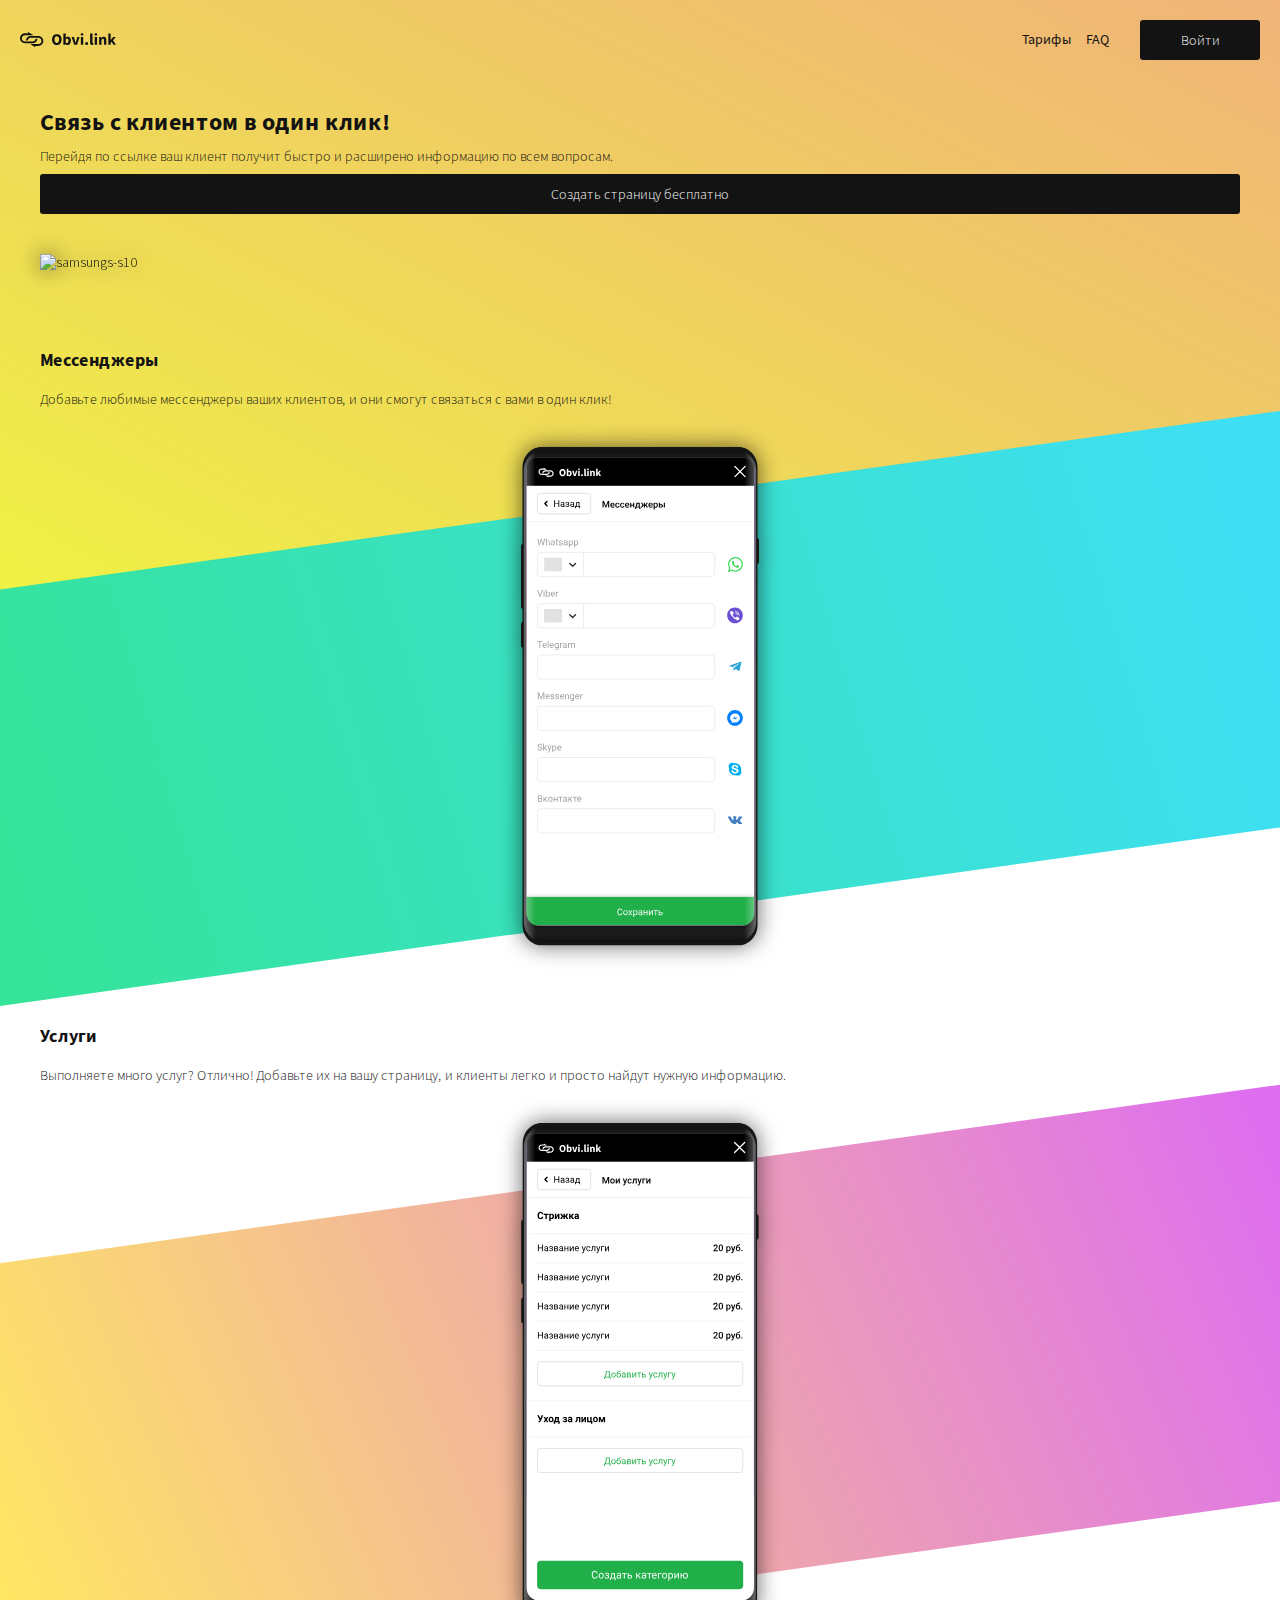
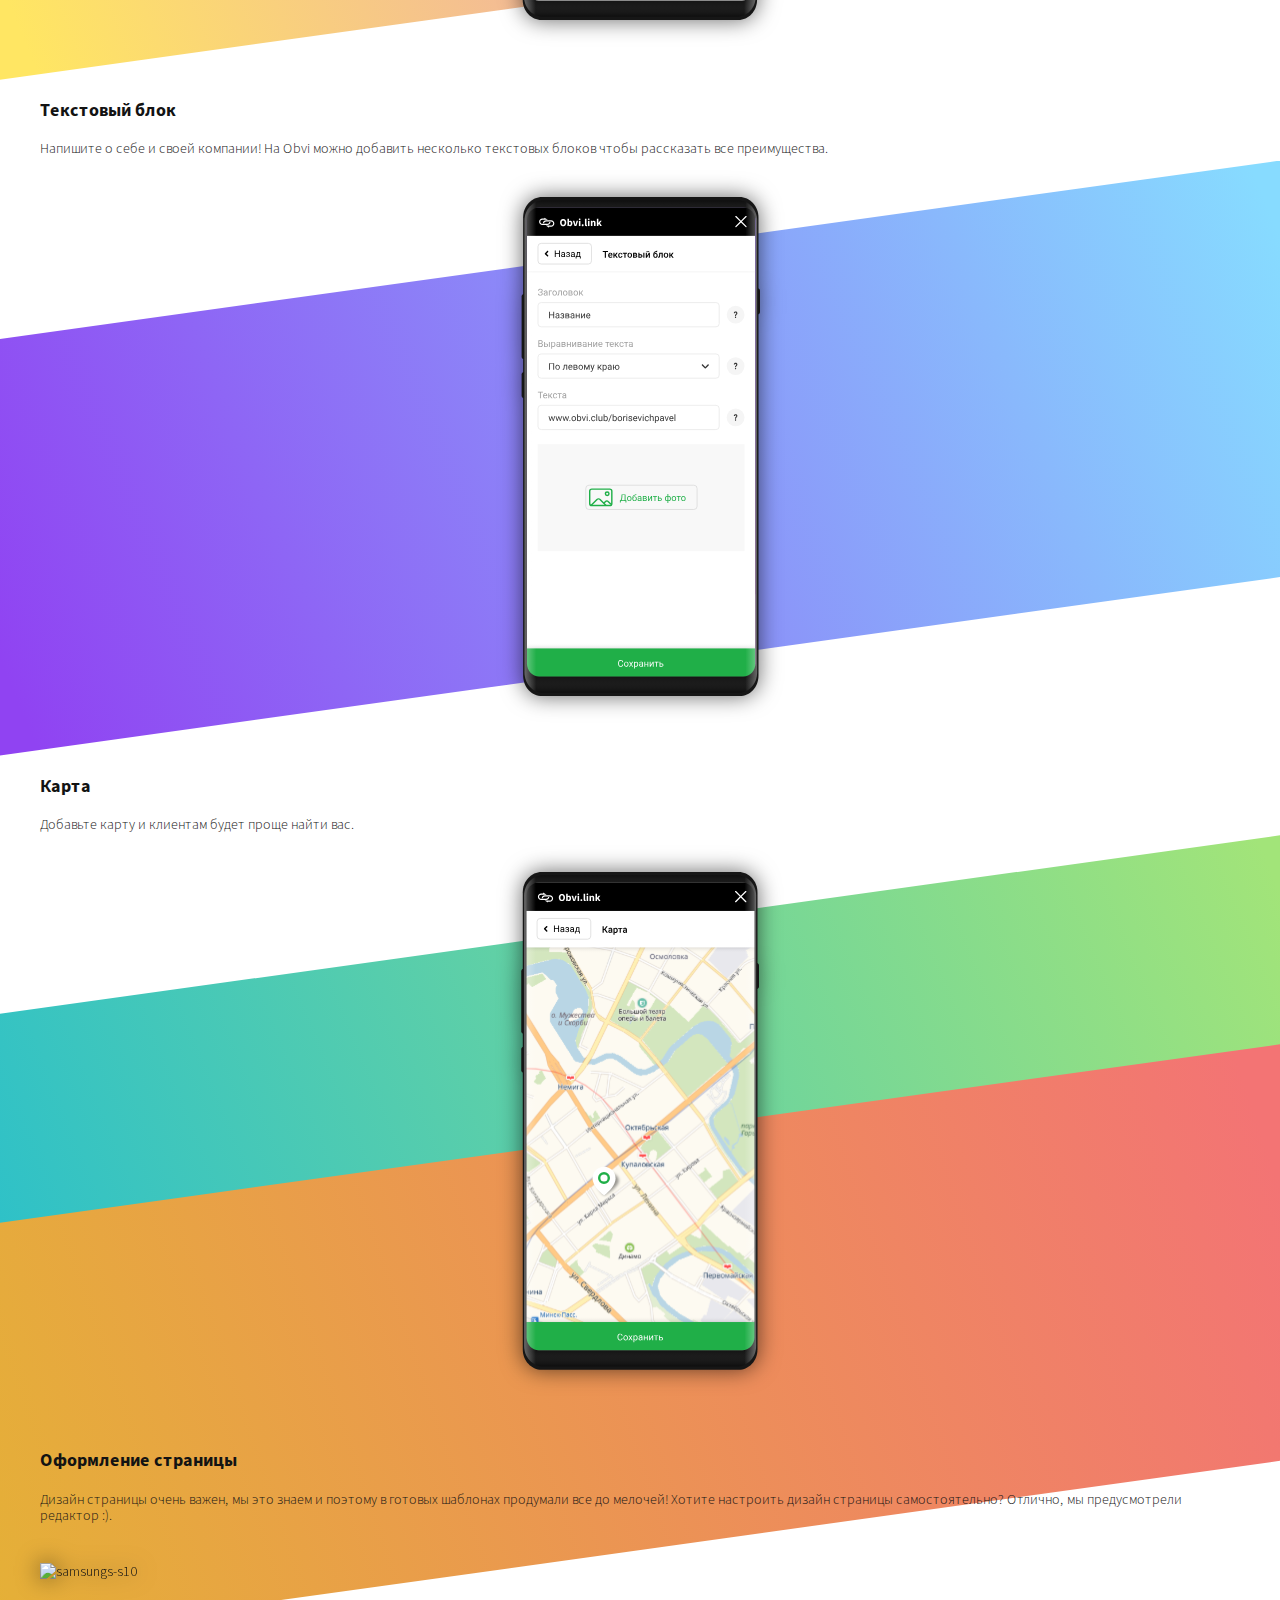
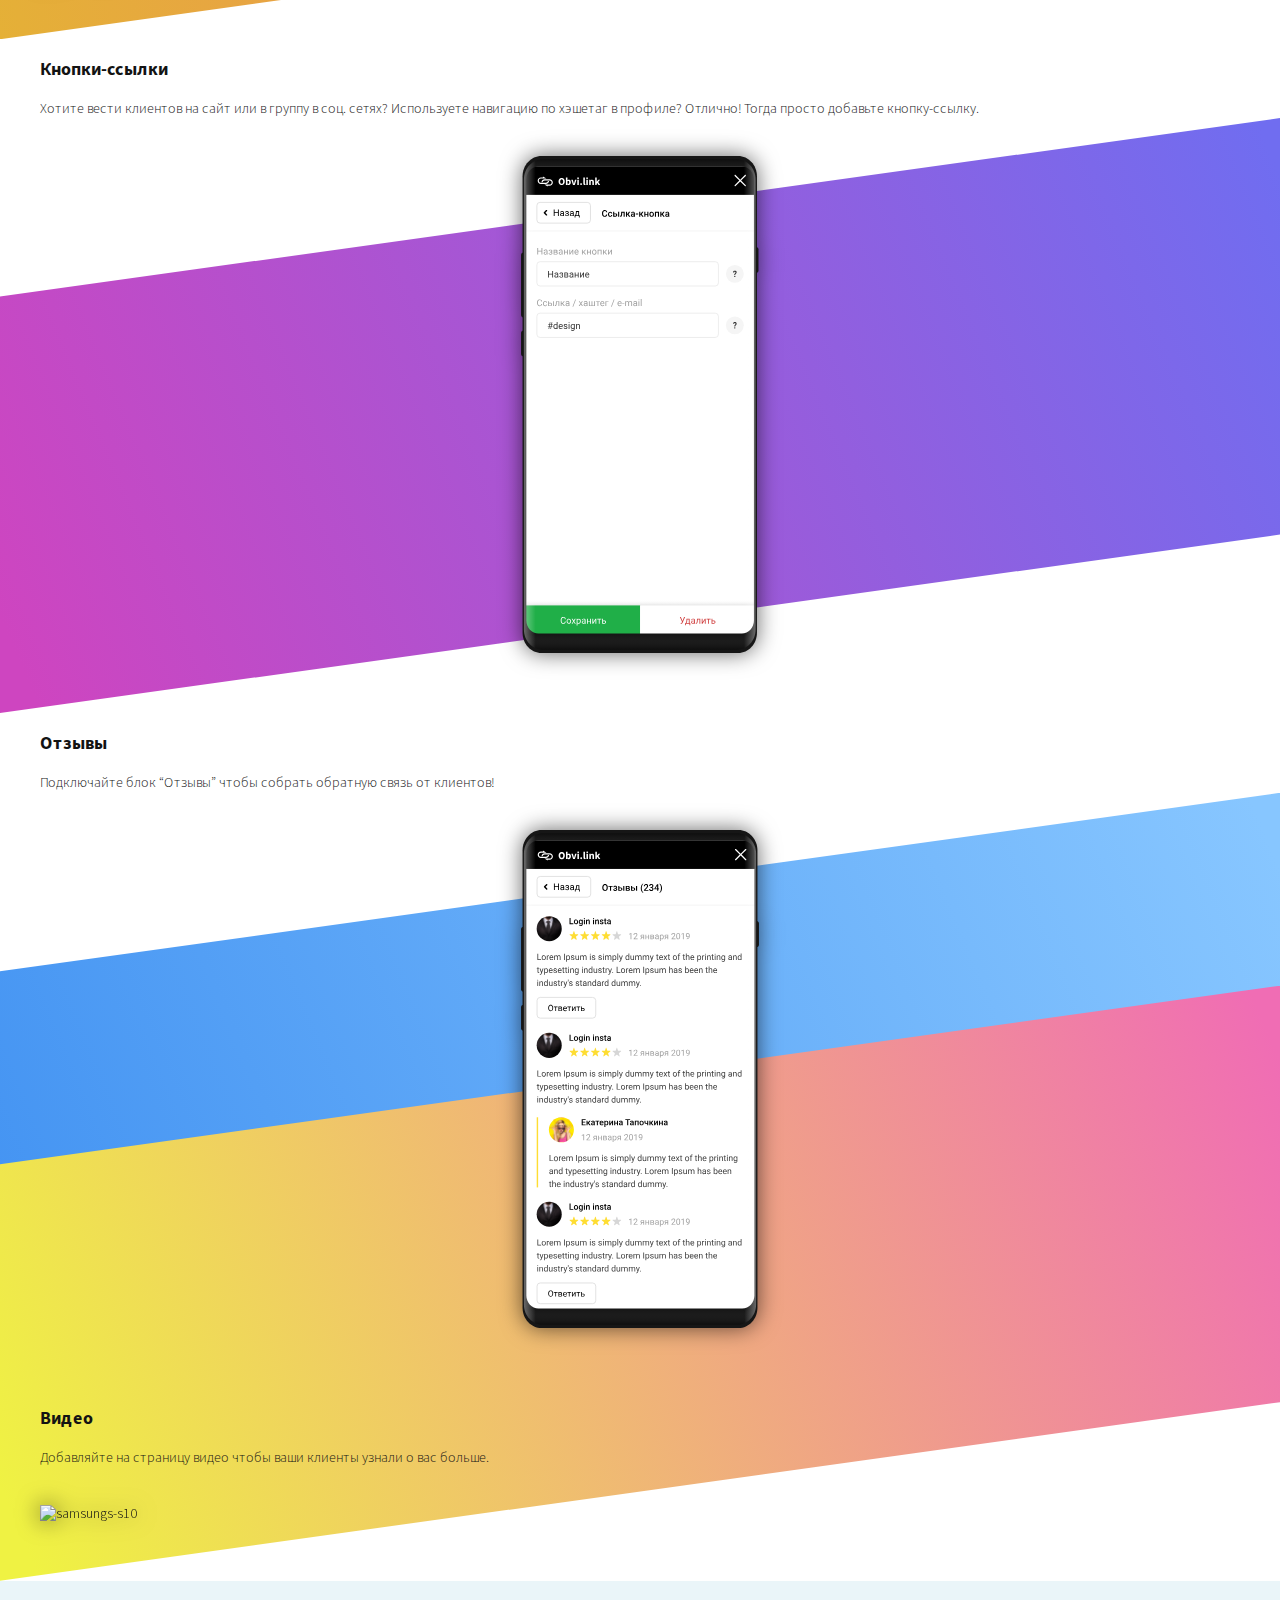
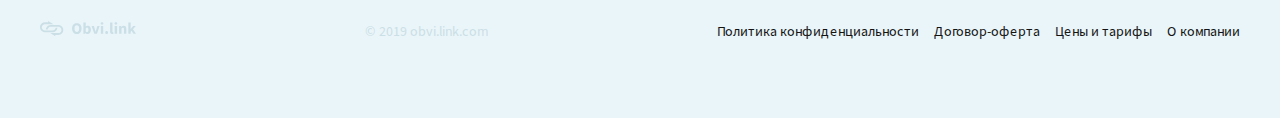
==== index.html @ 39cb1076 "fist commit Mobile" ====
<!doctype html>
<html lang="en">
<head>
    <meta charset="UTF-8">
    <meta name="viewport"
          content="width=device-width, user-scalable=no, initial-scale=1.0, maximum-scale=1.0, minimum-scale=1.0">
    <meta http-equiv="X-UA-Compatible" content="ie=edge">
    <title>Mobile First</title>

    <link rel="stylesheet" href="css/style.css">
</head>
<body>
<header class="header">
    <a href="#" class="logo">
        <img src="img/logo.svg" alt="obvi link logo">
    </a>
    <input type="checkbox" id="nav-toggler" class="visually-hidden">
    <nav class="nav">
        <a href="#" class="nav__logo">
            <img src="img/logo.svg" alt="obvi link logo">
        </a>
        <a href="#" class="button"> Войти </a>
        <ul class="nav__list">
            <li class="nav__item">
                <a href="#" class="nav__link">Тарифы</a>
            </li>
            <li class="nav__item">
                <a href="#" class="nav__link">FAQ</a>
            </li>
            <li class="nav__item nav__item_mobile-only">
                <a href="#" class="nav__link">Политика конфиденциальности</a>
            </li>
            <li class="nav__item nav__item_mobile-only">
                <a href="#" class="nav__link">Договор-оферта</a>
            </li>
            <li class="nav__item nav__item_mobile-only">
                <a href="#" class="nav__link">О компании</a>
            </li>
        </ul>
    </nav>
    <label for="nav-toggler" class="nav-switch">
        <span></span>
        <span></span>
        <span></span>
    </label>
</header>
<main class="center">
    <section class="section-with-phone">
        <h1 class="section-with-phone__title">
            Cвязь с клиентом в один клик!
        </h1>
        <p class="section-with-phone__desc">
            Перейдя по ссылке ваш клиент получит быстро и расширено информацию по всем
            вопросам.
        </p>
        <a href="#" class="button"> Создать страницу бесплатно </a>
        <img class="section-with-phone__phone" src="img/samsungs-s10-1.svg"
             alt="samsungs-s10">
    </section>
    <section class="section-with-phone">
        <h2 class="section-with-phone__subtitle">
            Мессенджеры
        </h2>
        <p class="section-with-phone__desc">
            Добавьте любимые мессенджеры ваших клиентов, и они смогут связаться с вами
            в один клик!
        </p>
        <img class="section-with-phone__phone" src="img/samsungs-s10-2.svg"
             alt="samsungs-s10">
    </section>
    <section class="section-with-phone">
        <h2 class="section-with-phone__subtitle">
            Услуги
        </h2>
        <p class="section-with-phone__desc">
            Выполняете много услуг? Отлично! Добавьте их на вашу страницу, и клиенты
            легко и просто найдут нужную информацию.
        </p>
        <img class="section-with-phone__phone" src="img/samsungs-s10-3.svg"
             alt="samsungs-s10">
    </section>
    <section class="section-with-phone">
        <h2 class="section-with-phone__subtitle">
            Текстовый блок
        </h2>
        <p class="section-with-phone__desc">
            Напишите о себе и своей компании!
            На Obvi можно добавить несколько
            текстовых блоков чтобы рассказать
            все преимущества.
        </p>
        <img class="section-with-phone__phone" src="img/samsungs-s10-4.svg"
             alt="samsungs-s10">
    </section>
    <section class="section-with-phone">
        <h2 class="section-with-phone__subtitle">
            Карта
        </h2>
        <p class="section-with-phone__desc">
            Добавьте  карту и клиентам будет проще найти вас.
        </p>
        <img class="section-with-phone__phone" src="img/samsungs-s10-5.svg"
             alt="samsungs-s10">
    </section>
    <section class="section-with-phone">
        <h2 class="section-with-phone__subtitle">
            Оформление страницы
        </h2>
        <p class="section-with-phone__desc">
            Дизайн страницы очень важен, мы это
            знаем и поэтому в готовых шаблонах
            продумали все до мелочей! Хотите настроить
            дизайн страницы самостоятельно? Отлично,
            мы предусмотрели редактор :).
        </p>
        <img class="section-with-phone__phone" src="img/samsungs-s10-6.svg"
             alt="samsungs-s10">
    </section>
    <section class="section-with-phone">
        <h2 class="section-with-phone__subtitle">
            Кнопки-ссылки
        </h2>
        <p class="section-with-phone__desc">
            Хотите вести клиентов на сайт или в
            группу в соц. сетях? Используете навигацию
            по хэшетаг в профиле? Отлично! Тогда просто добавьте кнопку-ссылку.
        </p>
        <img class="section-with-phone__phone" src="img/samsungs-s10-7.svg"
             alt="samsungs-s10">
    </section>
    <section class="section-with-phone">
        <h2 class="section-with-phone__subtitle">
            Отзывы
        </h2>
        <p class="section-with-phone__desc">
            Подключайте блок “Отзывы” чтобы
            собрать обратную связь от клиентов!
        </p>
        <img class="section-with-phone__phone" src="img/samsungs-s10-8.svg"
             alt="samsungs-s10">
    </section>
    <section class="section-with-phone">
        <h2 class="section-with-phone__subtitle">
            Видео
        </h2>
        <p class="section-with-phone__desc">
            Добавляйте на страницу видео чтобы
            ваши клиенты узнали о вас больше.
        </p>
        <img class="section-with-phone__phone" src="img/samsungs-s10-9.svg"
             alt="samsungs-s10">
    </section>
</main>
<footer class="footer center">
    <ul class="footer__list">
        <li class="footer__item">
            <a href="#" class="footer__link">
                Политика конфиденциальности
            </a>
        </li>
        <li class="footer__item">
            <a href="#" class="footer__link">
                Договор-оферта
            </a>
        </li>
        <li class="footer__item">
            <a href="#" class="footer__link">
                Цены и тарифы
            </a>
        </li>
        <li class="footer__item">
            <a href="#" class="footer__link">
                О компании
            </a>
        </li>
    </ul>
    <p class="footer__privacy">
        © 2019 obvi.link.com
    </p>
    <a href="#" class="logo">
        <!--<img class="footer__logo" src="img/logo.svg" alt="obvi link logo">-->
        <svg fill="#CBDFE6" width="96" height="16" viewBox="0 0 96 16" xmlns="http://www.w3.org/2000/svg">
            <path d="M36.8219 13.0455C36.115 13.0455 35.467 12.9223 34.8779 12.676C34.2996 12.4189 33.8015 12.0547 33.3838 11.5835C32.9661 11.1122 32.6394 10.5392 32.4038 9.86443C32.1789 9.18966 32.0664 8.42385 32.0664 7.56701C32.0664 6.71016 32.1789 5.94971 32.4038 5.28565C32.6394 4.61088 32.9661 4.04858 33.3838 3.59873C33.8015 3.13818 34.2996 2.79008 34.8779 2.55445C35.467 2.30811 36.115 2.18493 36.8219 2.18493C37.5288 2.18493 38.1714 2.30811 38.7498 2.55445C39.3389 2.79008 39.8423 3.13818 40.26 3.59873C40.6777 4.05929 40.999 4.62695 41.224 5.30172C41.4596 5.96577 41.5774 6.72087 41.5774 7.56701C41.5774 8.42385 41.4596 9.18966 41.224 9.86443C40.999 10.5392 40.6777 11.1122 40.26 11.5835C39.8423 12.0547 39.3389 12.4189 38.7498 12.676C38.1714 12.9223 37.5288 13.0455 36.8219 13.0455ZM36.8219 11.0051C37.5395 11.0051 38.1072 10.6999 38.5249 10.0893C38.9426 9.46814 39.1515 8.62735 39.1515 7.56701C39.1515 6.51737 38.9426 5.69801 38.5249 5.10893C38.1072 4.51984 37.5395 4.2253 36.8219 4.2253C36.1043 4.2253 35.5366 4.51984 35.1189 5.10893C34.7012 5.69801 34.4924 6.51737 34.4924 7.56701C34.4924 8.62735 34.7012 9.46814 35.1189 10.0893C35.5366 10.6999 36.1043 11.0051 36.8219 11.0051Z"/>
            <path d="M47.5313 13.0455C47.1779 13.0455 46.8191 12.9598 46.4549 12.7884C46.1015 12.6063 45.7694 12.3439 45.4588 12.0012H45.3946L45.2018 12.8527H43.3542V1.5905H45.7159V4.35383L45.6516 5.57484C45.9622 5.29636 46.2943 5.08215 46.6477 4.9322C47.0119 4.77154 47.3814 4.69121 47.7562 4.69121C48.2382 4.69121 48.672 4.78761 49.0576 4.9804C49.4432 5.17319 49.7698 5.44631 50.0376 5.79976C50.3161 6.1425 50.5249 6.56557 50.6642 7.06896C50.8141 7.56165 50.8891 8.11325 50.8891 8.72375C50.8891 9.40923 50.7927 10.0197 50.5999 10.5553C50.4178 11.0908 50.1661 11.546 49.8448 11.9209C49.5342 12.285 49.1754 12.5635 48.7684 12.7563C48.3721 12.9491 47.9598 13.0455 47.5313 13.0455ZM46.9851 11.1176C47.3921 11.1176 47.7402 10.9355 48.0294 10.5713C48.3186 10.1965 48.4631 9.59666 48.4631 8.77195C48.4631 7.33673 48.0026 6.61912 47.0815 6.61912C46.6102 6.61912 46.155 6.86011 45.7159 7.34208V10.6035C45.9301 10.7962 46.1443 10.9301 46.3585 11.0051C46.5727 11.0801 46.7816 11.1176 46.9851 11.1176Z"/>
            <path d="M54.2698 12.8527L51.5868 4.884H53.9646L54.9928 8.64342C55.0999 9.03971 55.2017 9.44672 55.2981 9.86443C55.4052 10.2714 55.5123 10.6838 55.6194 11.1015H55.6836C55.78 10.6838 55.8764 10.2714 55.9728 9.86443C56.0799 9.44672 56.187 9.03971 56.2941 8.64342L57.3384 4.884H59.6037L57.001 12.8527H54.2698Z"/>
            <path d="M60.8478 12.8527V4.884H63.2095V12.8527H60.8478ZM62.0206 3.71119C61.6243 3.71119 61.2977 3.59873 61.0406 3.37381C60.7836 3.13818 60.655 2.83828 60.655 2.47412C60.655 2.10996 60.7836 1.81542 61.0406 1.5905C61.2977 1.36557 61.6243 1.25311 62.0206 1.25311C62.4276 1.25311 62.7543 1.36557 63.0006 1.5905C63.2577 1.81542 63.3862 2.10996 63.3862 2.47412C63.3862 2.83828 63.2577 3.13818 63.0006 3.37381C62.7543 3.59873 62.4276 3.71119 62.0206 3.71119Z"/>
            <path d="M66.6535 13.0455C66.2465 13.0455 65.9038 12.9062 65.6253 12.6278C65.3575 12.3386 65.2236 11.9851 65.2236 11.5674C65.2236 11.139 65.3575 10.7855 65.6253 10.5071C65.9038 10.2179 66.2465 10.0733 66.6535 10.0733C67.0605 10.0733 67.3979 10.2179 67.6656 10.5071C67.9441 10.7855 68.0834 11.139 68.0834 11.5674C68.0834 11.9851 67.9441 12.3386 67.6656 12.6278C67.3979 12.9062 67.0605 13.0455 66.6535 13.0455Z"/>
            <path d="M72.2734 13.0455C71.8664 13.0455 71.5237 12.9812 71.2452 12.8527C70.9667 12.7242 70.7418 12.5474 70.5704 12.3225C70.4098 12.0869 70.292 11.8084 70.217 11.4871C70.142 11.1551 70.1045 10.7855 70.1045 10.3785V1.5905H72.4662V10.4749C72.4662 10.7213 72.5091 10.8926 72.5947 10.989C72.6911 11.0854 72.7875 11.1336 72.8839 11.1336C72.9375 11.1336 72.9803 11.1336 73.0124 11.1336C73.0553 11.1336 73.1088 11.1229 73.1731 11.1015L73.4623 12.8527C73.3338 12.9062 73.1678 12.9491 72.9643 12.9812C72.7715 13.0241 72.5412 13.0455 72.2734 13.0455Z" />
            <path d="M74.7015 12.8527V4.884H77.0632V12.8527H74.7015ZM75.8743 3.71119C75.478 3.71119 75.1513 3.59873 74.8943 3.37381C74.6372 3.13818 74.5087 2.83828 74.5087 2.47412C74.5087 2.10996 74.6372 1.81542 74.8943 1.5905C75.1513 1.36557 75.478 1.25311 75.8743 1.25311C76.2813 1.25311 76.608 1.36557 76.8543 1.5905C77.1114 1.81542 77.2399 2.10996 77.2399 2.47412C77.2399 2.83828 77.1114 3.13818 76.8543 3.37381C76.608 3.59873 76.2813 3.71119 75.8743 3.71119Z"/>
            <path d="M79.1416 12.8527V4.884H81.0695L81.2302 5.89615H81.2944C81.6371 5.57484 82.012 5.29636 82.419 5.06073C82.826 4.81438 83.3027 4.69121 83.8489 4.69121C84.7164 4.69121 85.343 4.97504 85.7286 5.54271C86.1249 6.11037 86.323 6.89759 86.323 7.90439V12.8527H83.9614V8.20964C83.9614 7.63127 83.881 7.23498 83.7204 7.02077C83.5704 6.80655 83.3241 6.69945 82.9813 6.69945C82.6814 6.69945 82.4244 6.76907 82.2102 6.90831C81.996 7.03683 81.7603 7.22427 81.5033 7.47061V12.8527H79.1416Z"/>
            <path d="M88.3355 12.8527V1.5905H90.633V8.04898H90.6972L93.2196 4.884H95.7901L92.9946 8.16144L95.999 12.8527H93.4445L91.6451 9.75197L90.633 10.8926V12.8527H88.3355Z" />
            <path d="M13.4513 3.1423L8.0708 0V1.3467H4.93215C2.2082 1.3467 0 3.55747 0 6.2846C0 9.01172 2.2082 11.2225 4.93215 11.2225H12.5546C15.1274 11.2225 17.2401 9.25025 17.4666 6.7335H15.6614C15.4439 8.2563 14.1358 9.42689 12.5546 9.42689H4.93215C3.19873 9.42689 1.79351 8.02004 1.79351 6.2846C1.79351 4.54915 3.19873 3.1423 4.93215 3.1423L13.4513 3.1423Z"/>
            <path d="M10.3127 12.1203H18.3634C20.0968 12.1203 21.502 10.7134 21.502 8.97799C21.502 7.24255 20.0968 5.8357 18.3634 5.8357H10.741C9.15977 5.8357 7.85167 7.00629 7.6341 8.52909H5.82891C6.05544 6.01234 8.16815 4.0401 10.741 4.0401H18.3634C21.0873 4.0401 23.2955 6.25087 23.2955 8.97799C23.2955 11.7051 21.0873 13.9159 18.3634 13.9159H15.2448V15.2626L10.3127 12.1203Z"/>
        </svg>
    </a>
</footer>
<!--<div id="carouselExampleIndicators" class="carousel slide">
    <button class="carousel-control-prev" type="button" data-bs-target="#carouselExampleIndicators" data-bs-slide="prev">
        <span class="carousel-control-prev-icon" aria-hidden="true"></span>
        <span class="visually-hidden">Previous</span>
    </button>
    <div class="carousel-indicators">
        <button type="button" data-bs-target="#carouselExampleIndicators" data-bs-slide-to="0" class="active" aria-current="true" aria-label="Slide 1"></button>
        <button type="button" data-bs-target="#carouselExampleIndicators" data-bs-slide-to="1" aria-label="Slide 2"></button>
        <button type="button" data-bs-target="#carouselExampleIndicators" data-bs-slide-to="2" aria-label="Slide 3"></button>
    </div>
    <button class="carousel-control-next" type="button" data-bs-target="#carouselExampleIndicators" data-bs-slide="next">
        <span class="carousel-control-next-icon" aria-hidden="true"></span>
        <span class="visually-hidden">Next</span>
    </button>
</div>-->
</body>
</html>
---- css/style.css ----
/*! normalize.css v8.0.1 | MIT License | github.com/necolas/normalize.css */
/* Document
   ========================================================================== */
/**
 * 1. Correct the line height in all browsers.
 * 2. Prevent adjustments of font size after orientation changes in iOS.
 */
html {
  line-height: 1.15; /* 1 */
  -webkit-text-size-adjust: 100%; /* 2 */
}

/* Sections
   ========================================================================== */
/**
 * Remove the margin in all browsers.
 */
body {
  margin: 0;
}

/**
 * Render the `main` element consistently in IE.
 */
main {
  display: block;
}

/**
 * Correct the font size and margin on `h1` elements within `section` and
 * `article` contexts in Chrome, Firefox, and Safari.
 */
h1 {
  font-size: 2em;
  margin: 0.67em 0;
}

/* Grouping content
   ========================================================================== */
/**
 * 1. Add the correct box sizing in Firefox.
 * 2. Show the overflow in Edge and IE.
 */
hr {
  box-sizing: content-box; /* 1 */
  height: 0; /* 1 */
  overflow: visible; /* 2 */
}

/**
 * 1. Correct the inheritance and scaling of font size in all browsers.
 * 2. Correct the odd `em` font sizing in all browsers.
 */
pre {
  font-family: monospace, monospace; /* 1 */
  font-size: 1em; /* 2 */
}

/* Text-level semantics
   ========================================================================== */
/**
 * Remove the gray background on active links in IE 10.
 */
a {
  background-color: transparent;
}

/**
 * 1. Remove the bottom border in Chrome 57-
 * 2. Add the correct text decoration in Chrome, Edge, IE, Opera, and Safari.
 */
abbr[title] {
  border-bottom: none; /* 1 */
  text-decoration: underline; /* 2 */
  text-decoration: underline dotted; /* 2 */
}

/**
 * Add the correct font weight in Chrome, Edge, and Safari.
 */
b,
strong {
  font-weight: bolder;
}

/**
 * 1. Correct the inheritance and scaling of font size in all browsers.
 * 2. Correct the odd `em` font sizing in all browsers.
 */
code,
kbd,
samp {
  font-family: monospace, monospace; /* 1 */
  font-size: 1em; /* 2 */
}

/**
 * Add the correct font size in all browsers.
 */
small {
  font-size: 80%;
}

/**
 * Prevent `sub` and `sup` elements from affecting the line height in
 * all browsers.
 */
sub,
sup {
  font-size: 75%;
  line-height: 0;
  position: relative;
  vertical-align: baseline;
}

sub {
  bottom: -0.25em;
}

sup {
  top: -0.5em;
}

/* Embedded content
   ========================================================================== */
/**
 * Remove the border on images inside links in IE 10.
 */
img {
  border-style: none;
}

/* Forms
   ========================================================================== */
/**
 * 1. Change the font styles in all browsers.
 * 2. Remove the margin in Firefox and Safari.
 */
button,
input,
optgroup,
select,
textarea {
  font-family: inherit; /* 1 */
  font-size: 100%; /* 1 */
  line-height: 1.15; /* 1 */
  margin: 0; /* 2 */
}

/**
 * Show the overflow in IE.
 * 1. Show the overflow in Edge.
 */
button,
input { /* 1 */
  overflow: visible;
}

/**
 * Remove the inheritance of text transform in Edge, Firefox, and IE.
 * 1. Remove the inheritance of text transform in Firefox.
 */
button,
select { /* 1 */
  text-transform: none;
}

/**
 * Correct the inability to style clickable types in iOS and Safari.
 */
button,
[type=button],
[type=reset],
[type=submit] {
  -webkit-appearance: button;
}

/**
 * Remove the inner border and padding in Firefox.
 */
button::-moz-focus-inner,
[type=button]::-moz-focus-inner,
[type=reset]::-moz-focus-inner,
[type=submit]::-moz-focus-inner {
  border-style: none;
  padding: 0;
}

/**
 * Restore the focus styles unset by the previous rule.
 */
button:-moz-focusring,
[type=button]:-moz-focusring,
[type=reset]:-moz-focusring,
[type=submit]:-moz-focusring {
  outline: 1px dotted ButtonText;
}

/**
 * Correct the padding in Firefox.
 */
fieldset {
  padding: 0.35em 0.75em 0.625em;
}

/**
 * 1. Correct the text wrapping in Edge and IE.
 * 2. Correct the color inheritance from `fieldset` elements in IE.
 * 3. Remove the padding so developers are not caught out when they zero out
 *    `fieldset` elements in all browsers.
 */
legend {
  box-sizing: border-box; /* 1 */
  color: inherit; /* 2 */
  display: table; /* 1 */
  max-width: 100%; /* 1 */
  padding: 0; /* 3 */
  white-space: normal; /* 1 */
}

/**
 * Add the correct vertical alignment in Chrome, Firefox, and Opera.
 */
progress {
  vertical-align: baseline;
}

/**
 * Remove the default vertical scrollbar in IE 10+.
 */
textarea {
  overflow: auto;
}

/**
 * 1. Add the correct box sizing in IE 10.
 * 2. Remove the padding in IE 10.
 */
[type=checkbox],
[type=radio] {
  box-sizing: border-box; /* 1 */
  padding: 0; /* 2 */
}

/**
 * Correct the cursor style of increment and decrement buttons in Chrome.
 */
[type=number]::-webkit-inner-spin-button,
[type=number]::-webkit-outer-spin-button {
  height: auto;
}

/**
 * 1. Correct the odd appearance in Chrome and Safari.
 * 2. Correct the outline style in Safari.
 */
[type=search] {
  -webkit-appearance: textfield; /* 1 */
  outline-offset: -2px; /* 2 */
}

/**
 * Remove the inner padding in Chrome and Safari on macOS.
 */
[type=search]::-webkit-search-decoration {
  -webkit-appearance: none;
}

/**
 * 1. Correct the inability to style clickable types in iOS and Safari.
 * 2. Change font properties to `inherit` in Safari.
 */
::-webkit-file-upload-button {
  -webkit-appearance: button; /* 1 */
  font: inherit; /* 2 */
}

/* Interactive
   ========================================================================== */
/*
 * Add the correct display in Edge, IE 10+, and Firefox.
 */
details {
  display: block;
}

/*
 * Add the correct display in all browsers.
 */
summary {
  display: list-item;
}

/* Misc
   ========================================================================== */
/**
 * Add the correct display in IE 10+.
 */
template {
  display: none;
}

/**
 * Add the correct display in IE 10.
 */
[hidden] {
  display: none;
}

:root {
  --main-dark: #131313;
}

* {
  box-sizing: border-box;
}

@font-face {
  font-family: "Source Sans Pro";
  src: url("../fonts/SourceSansPro-Light.woff2") format("woff2"), url("../fonts/SourceSansPro-Light.woff") format("woff"), url("../fonts/SourceSansPro-Light.ttf") format("ttf");
  font-weight: 300;
}
@font-face {
  font-family: "Source Sans Pro";
  src: url("../fonts/SourceSansPro-Regular.woff2") format("woff2"), url("../fonts/SourceSansPro-Regular.woff") format("woff"), url("../fonts/SourceSansPro-Regular.ttf") format("ttf");
  font-weight: 400;
}
@font-face {
  font-family: "Source Sans Pro";
  src: url("../fonts/SourceSansPro-SemiBold.woff2") format("woff2"), url("../fonts/SourceSansPro-SemiBold.woff") format("woff"), url("../fonts/SourceSansPro-SemiBold.ttf") format("ttf");
  font-weight: 600;
}
@font-face {
  font-family: "Source Sans Pro";
  src: url("../fonts/SourceSansPro-Bold.woff2") format("woff2"), url("../fonts/SourceSansPro-Bold.woff") format("woff"), url("../fonts/SourceSansPro-Bold.ttf") format("ttf");
  font-weight: 700;
}
body {
  font-family: "Source Sans Pro", sans-serif;
  font-weight: 300;
  color: var(--main-dark);
  font-size: 14px;
  padding-top: 87px;
}

img {
  display: block;
  max-width: 100%;
}

.center {
  padding-left: calc(50vw - 125px);
  padding-right: calc(50vw - 125px);
}
@media screen and (min-width: 520px) {
  .center {
    padding-left: calc(50vw - 250px);
    padding-right: calc(50vw - 250px);
  }
}
@media screen and (min-width: 767px) {
  .center {
    padding-left: calc(50vw - 360px);
    padding-right: calc(50vw - 360px);
  }
}
@media screen and (min-width: 890px) {
  .center {
    padding-left: calc(50vw - 420px);
    padding-right: calc(50vw - 420px);
  }
}
@media screen and (min-width: 1250px) {
  .center {
    padding-left: calc(50vw - 600px);
    padding-right: calc(50vw - 600px);
  }
}
@media screen and (min-width: 1400px) {
  .center {
    padding-left: calc(50vw - 675px);
    padding-right: calc(50vw - 675px);
  }
}

.visually-hidden {
  position: absolute;
  width: 1px;
  height: 1px;
  margin: -1px;
  border: 0;
  padding: 0;
  white-space: nowrap;
  clip-path: inset(100%);
  clip: rect(0 0 0 0);
  overflow: hidden;
}

.button {
  display: flex;
  align-items: center;
  justify-content: center;
  gap: 5px;
  width: 100%;
  height: 40px;
  background: var(--main-dark);
  color: #fff;
  border-radius: 3px;
  text-decoration: none;
  padding: 5px 10px;
}

.header {
  padding: 20px;
  display: flex;
  justify-content: space-between;
  align-items: center;
  position: absolute;
  top: 0;
  left: 0;
  width: 100%;
}

.nav {
  position: absolute;
  top: 0;
  left: 0;
  width: 100vw;
  height: 100vh;
  opacity: 0;
  pointer-events: none;
  transform: translateX(-100%);
  background: #fff;
  transition: 0.5s;
  z-index: 99;
  display: flex;
  flex-direction: column;
  align-items: center;
  padding: 40px;
  gap: 30px;
}
#nav-toggler:checked ~ .nav {
  transform: translateX(0%);
  opacity: 1;
  pointer-events: unset;
}
.nav__list {
  list-style: none;
  text-align: center;
  margin: 0;
  padding: 0;
}
.nav__link {
  color: var(--main-dark);
  display: block;
  margin-bottom: 14px;
  font-size: 14px;
  font-weight: 400;
  text-decoration: none;
  line-height: 1.4;
}
.nav .button {
  max-width: 120px;
}
@media screen and (min-width: 767px) {
  .nav {
    position: static;
    width: auto;
    height: auto;
    transform: translateX(0%);
    opacity: 1;
    pointer-events: unset;
    background: transparent;
    flex-direction: row-reverse;
    padding: 0;
  }
  .nav__logo {
    display: none;
  }
  .nav__list {
    display: flex;
    gap: 15px;
  }
  .nav__link {
    margin-bottom: 0;
  }
  .nav__item_mobile-only {
    display: none;
  }
  .nav .button {
    min-width: 120px;
  }
}

.nav-switch {
  position: relative;
  display: block;
  min-width: 24px;
  height: 15px;
  z-index: 100;
}
.nav-switch span {
  width: 100%;
  height: 1px;
  background: var(--main-dark);
  display: block;
  position: absolute;
  left: 50%;
  transform: translateX(-50%);
  transition: 0.3s;
}
.nav-switch span:nth-child(1) {
  top: 0;
}
.nav-switch span:nth-child(2) {
  top: 7px;
  max-width: 18px;
}
.nav-switch span:nth-child(3) {
  top: 14px;
}
#nav-toggler:checked ~ .nav-switch span {
  top: 50%;
  transform: translate(-50%, -50%) rotate(225deg);
}
#nav-toggler:checked ~ .nav-switch span:nth-child(2) {
  transform: translate(-50%, -50%) rotate(-225deg);
  max-width: 100%;
}
#nav-toggler:checked ~ .nav-switch span:nth-child(3) {
  opacity: 0;
}
@media screen and (min-width: 767px) {
  .nav-switch {
    display: none;
  }
}

.section-with-phone {
  position: relative;
  padding-top: 20px;
  padding-bottom: 60px;
}
.section-with-phone:first-child:before {
  clip-path: polygon(0 0, 100% 0, 100% 73%, 0% 100%);
  top: -87px;
  background: linear-gradient(27.37deg, #EFF243 -1.3%, #F0B379 101.01%);
}
.section-with-phone:nth-child(2):before {
  background: linear-gradient(73.59deg, #34E48F -8.4%, #3EDFF5 96.66%);
}
.section-with-phone:nth-child(3):before {
  background: linear-gradient(67.28deg, #FFE663 2.61%, #DE6DF0 98.48%);
}
.section-with-phone:nth-child(4):before {
  background: linear-gradient(67.29deg, #9043F2 2.6%, #87DBFF 97.97%);
}
.section-with-phone:nth-child(5):before {
  background: linear-gradient(67.28deg, #2BC0CA 2.61%, #A2E479 98.48%);
}
.section-with-phone:nth-child(6):before {
  background: linear-gradient(71.15deg, #E4B334 -4.61%, #F37474 96.78%);
}
.section-with-phone:nth-child(7):before {
  background: linear-gradient(67.28deg, #CE45C0 2.61%, #706DF0 98.48%);
}
.section-with-phone:nth-child(8):before {
  background: linear-gradient(67.29deg, #4393F2 2.6%, #87C6FF 97.97%);
}
.section-with-phone:nth-child(9):before {
  background: linear-gradient(67.29deg, #EFF243 2.6%, #F06DB4 97.97%);
}
.section-with-phone:before {
  content: "";
  display: block;
  position: absolute;
  left: 50%;
  width: 100vw;
  height: 595px;
  transform: translateX(-50%);
  z-index: -1;
  bottom: 0;
  clip-path: polygon(0 30%, 100% 0, 100% 70%, 0% 100%);
}
.section-with-phone__title {
  margin: 0 0 11px;
  font-size: 24px;
  line-height: 1.25;
}
.section-with-phone__subtitle {
  margin: 0 0 20px;
  font-size: 18px;
}
.section-with-phone__desc {
  margin: 0 0 10px;
}
.section-with-phone__subtitle + .section-with-phone__desc {
  margin-bottom: 0;
}
.section-with-phone__phone {
  margin: 40px auto 0;
  filter: drop-shadow(0 0 11px rgba(0, 0, 0, 0.6));
}

.footer {
  background-color: #EAF5F9;
  display: flex;
  flex-direction: column;
  align-items: center;
  font-weight: 400;
  font-size: 14px;
  line-height: 1.4;
  padding-top: 40px;
  padding-bottom: 76px;
}
.footer__list {
  list-style: none;
  padding-left: 0;
  display: flex;
  flex-direction: column;
  align-items: center;
  gap: 15px;
  margin: 0;
}
.footer__link {
  text-decoration: none;
  color: var(--main-dark);
}
.footer__privacy {
  color: #CBDFE6;
  margin-top: 35px;
  margin-bottom: 15px;
}
@media screen and (min-width: 890px) {
  .footer {
    display: flex;
    flex-direction: row-reverse;
    justify-content: space-between;
    align-items: center;
  }
  .footer__list {
    display: flex;
    flex-direction: row;
  }
  .footer__privacy {
    margin: 0;
  }
}

/*# sourceMappingURL=style.css.map */
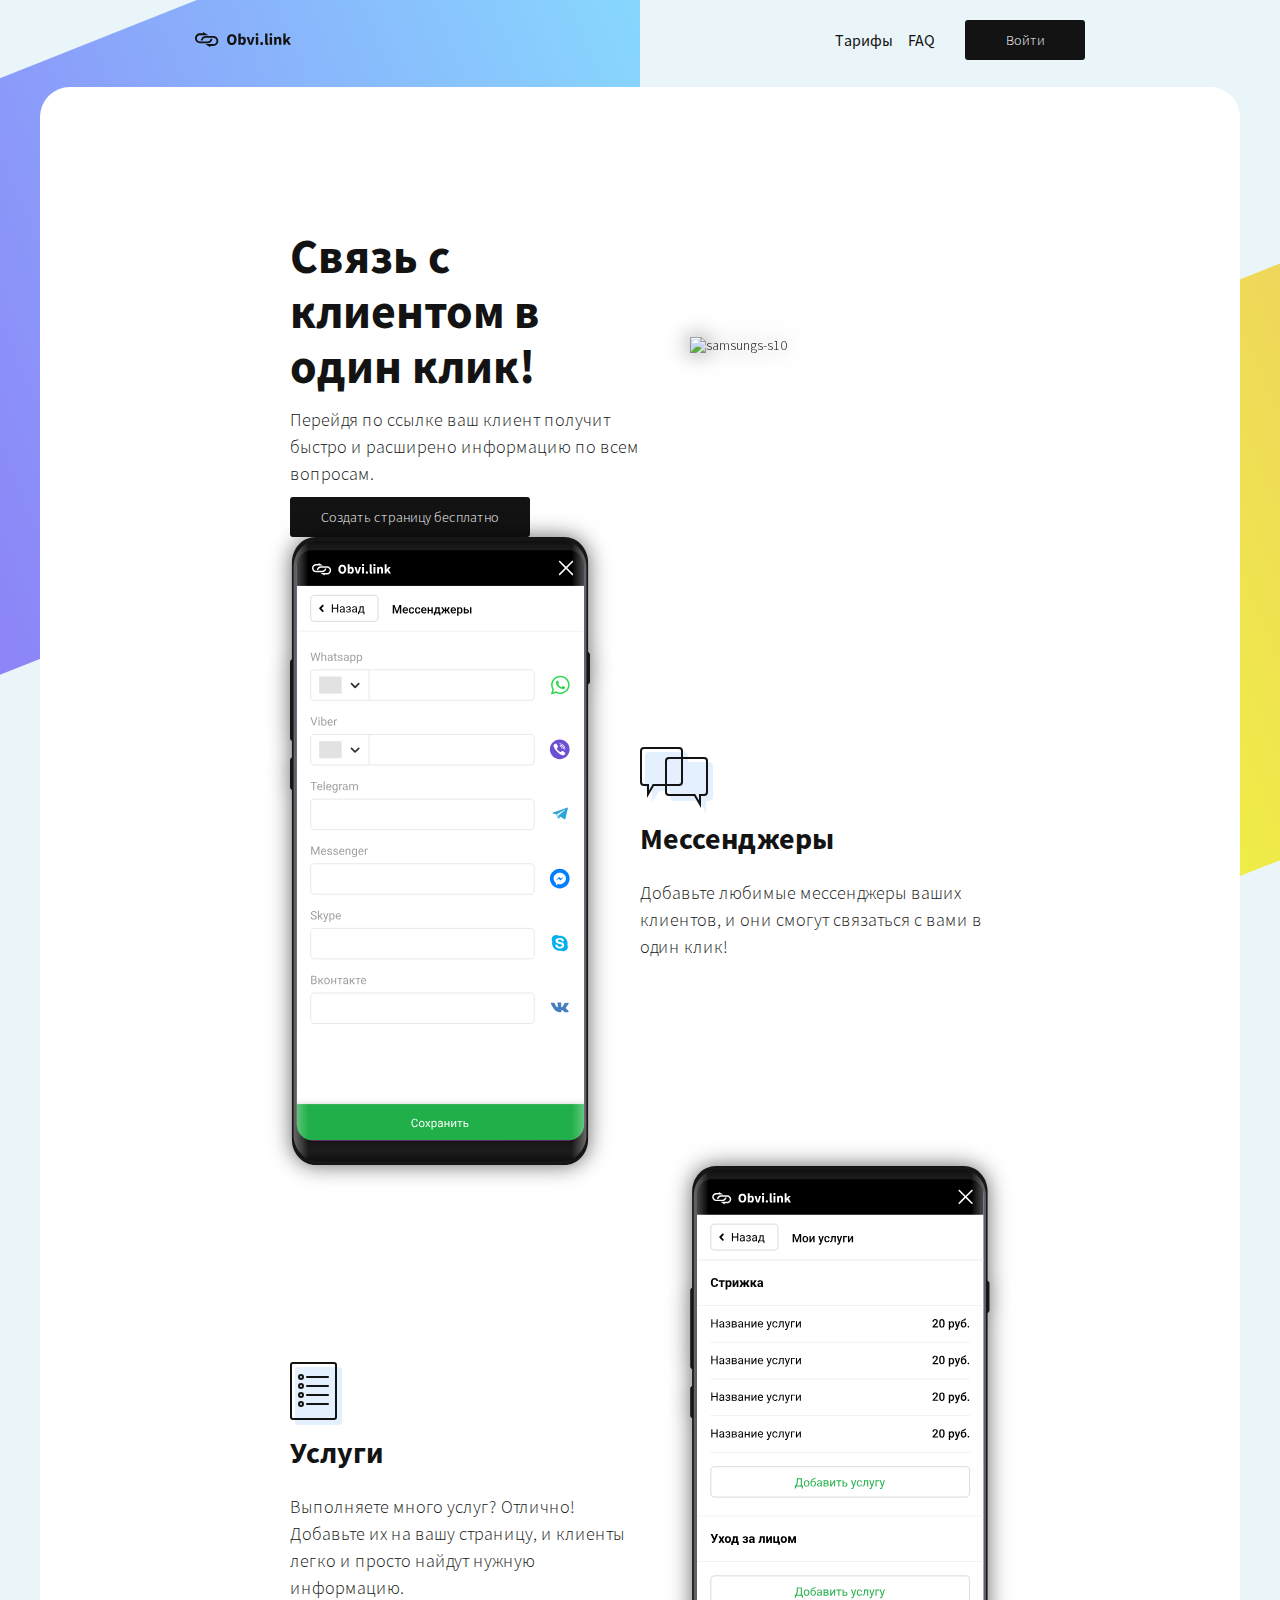
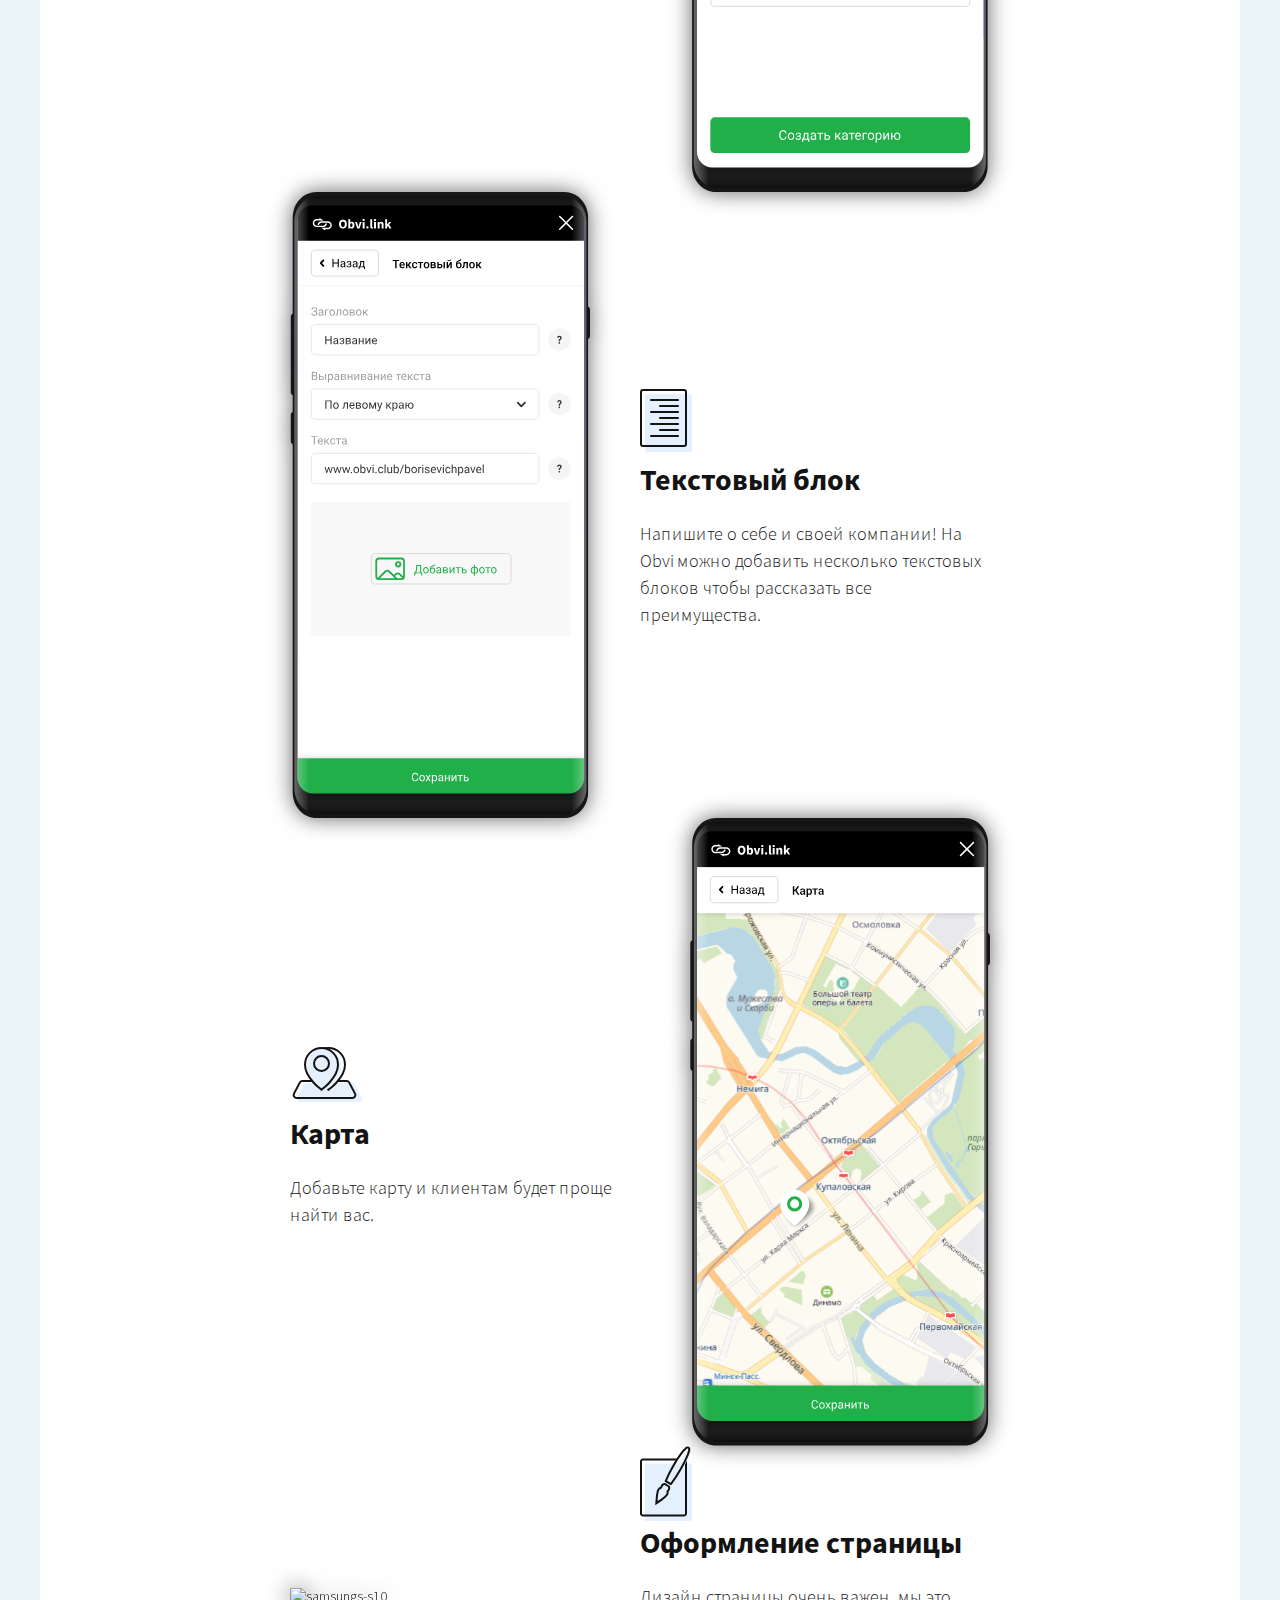
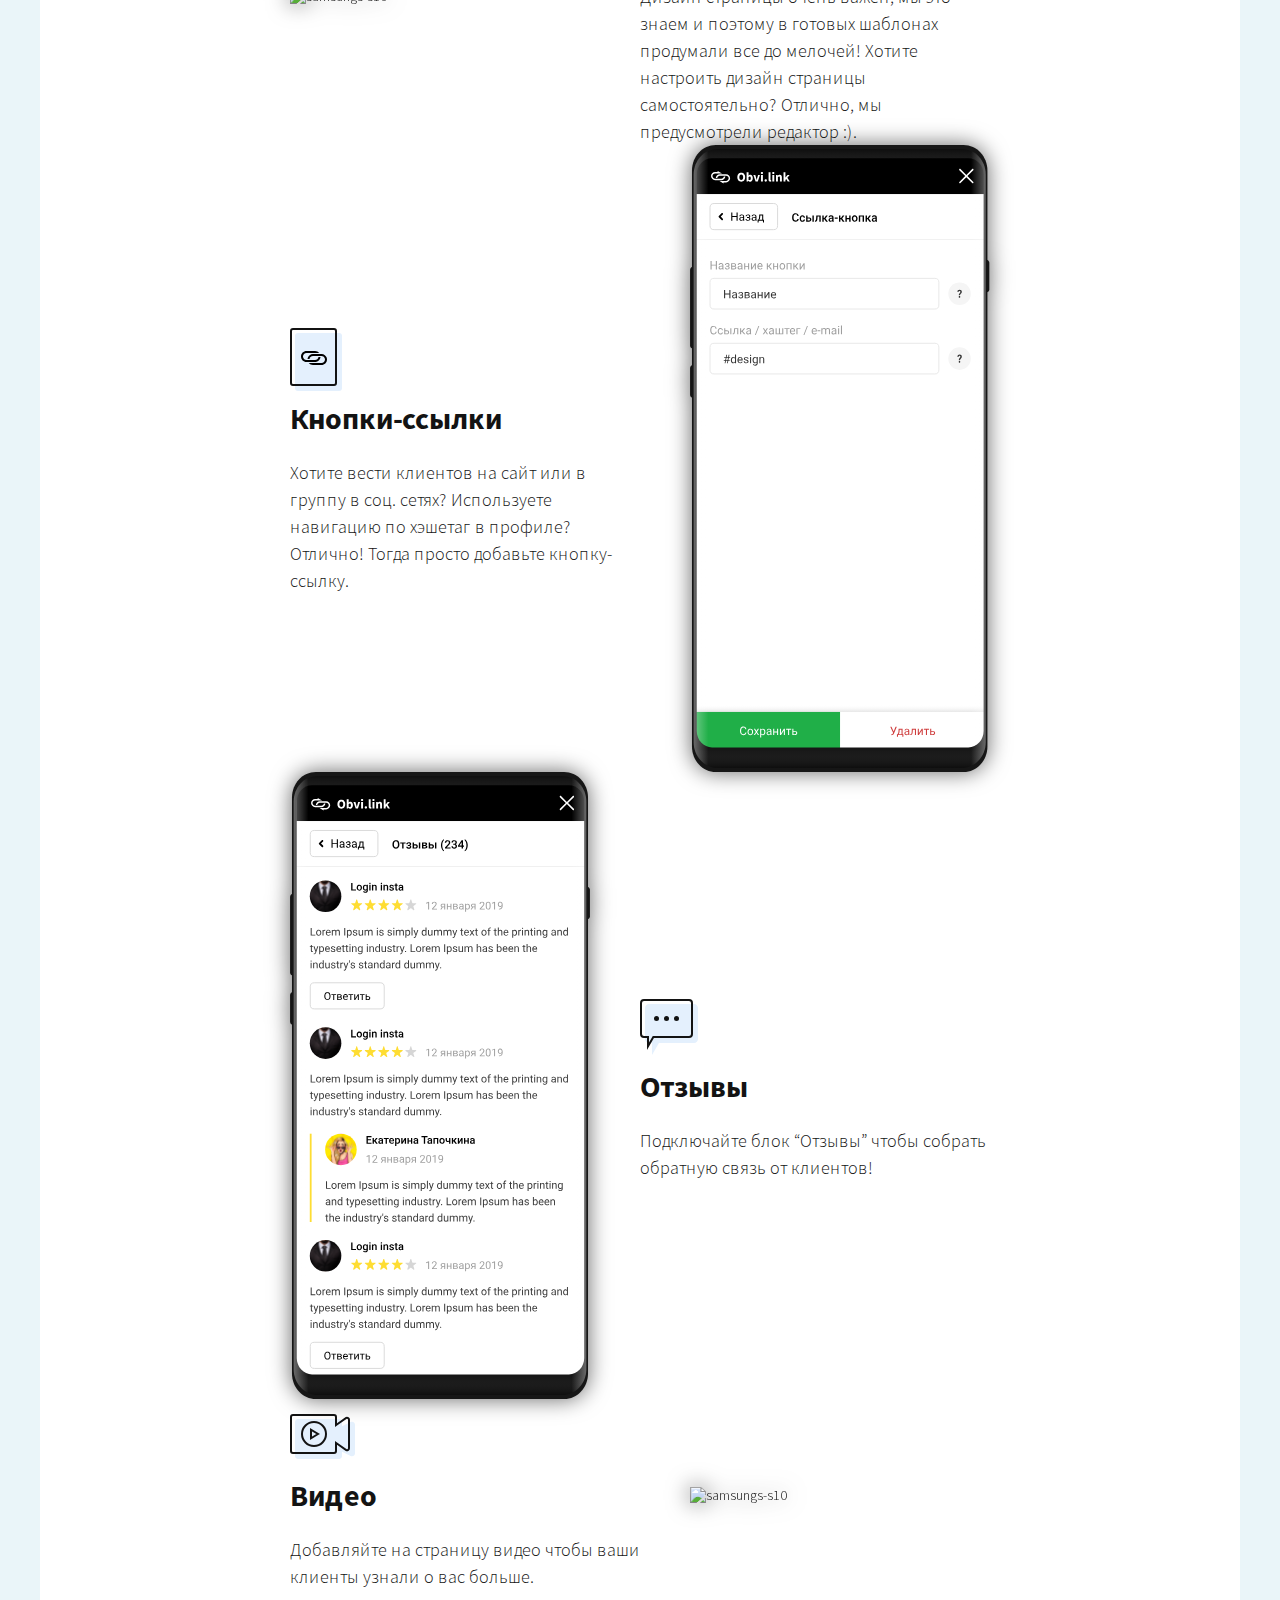
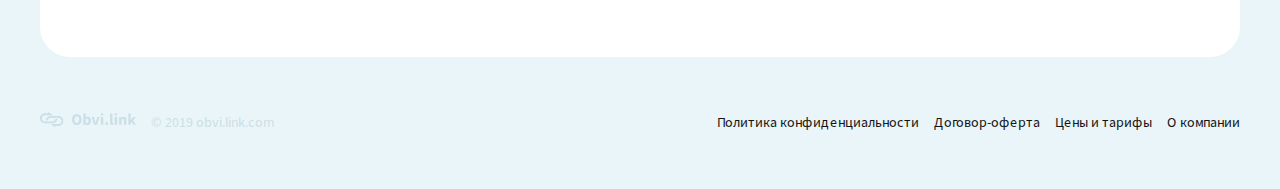
==== commit 0ab8ac9b: "second commit 900px 1400px" ====
--- a/index.html
+++ b/index.html
@@ -45,111 +45,131 @@
     </label>
 </header>
 <main class="center">
-    <section class="section-with-phone">
-        <h1 class="section-with-phone__title">
-            Cвязь с клиентом в один клик!
-        </h1>
-        <p class="section-with-phone__desc">
-            Перейдя по ссылке ваш клиент получит быстро и расширено информацию по всем
-            вопросам.
-        </p>
-        <a href="#" class="button"> Создать страницу бесплатно </a>
-        <img class="section-with-phone__phone" src="img/samsungs-s10-1.svg"
-             alt="samsungs-s10">
-    </section>
-    <section class="section-with-phone">
-        <h2 class="section-with-phone__subtitle">
-            Мессенджеры
-        </h2>
-        <p class="section-with-phone__desc">
-            Добавьте любимые мессенджеры ваших клиентов, и они смогут связаться с вами
-            в один клик!
-        </p>
-        <img class="section-with-phone__phone" src="img/samsungs-s10-2.svg"
-             alt="samsungs-s10">
-    </section>
-    <section class="section-with-phone">
-        <h2 class="section-with-phone__subtitle">
-            Услуги
-        </h2>
-        <p class="section-with-phone__desc">
-            Выполняете много услуг? Отлично! Добавьте их на вашу страницу, и клиенты
-            легко и просто найдут нужную информацию.
-        </p>
-        <img class="section-with-phone__phone" src="img/samsungs-s10-3.svg"
-             alt="samsungs-s10">
-    </section>
-    <section class="section-with-phone">
-        <h2 class="section-with-phone__subtitle">
-            Текстовый блок
-        </h2>
-        <p class="section-with-phone__desc">
-            Напишите о себе и своей компании!
-            На Obvi можно добавить несколько
-            текстовых блоков чтобы рассказать
-            все преимущества.
-        </p>
-        <img class="section-with-phone__phone" src="img/samsungs-s10-4.svg"
-             alt="samsungs-s10">
-    </section>
-    <section class="section-with-phone">
-        <h2 class="section-with-phone__subtitle">
-            Карта
-        </h2>
-        <p class="section-with-phone__desc">
-            Добавьте  карту и клиентам будет проще найти вас.
-        </p>
-        <img class="section-with-phone__phone" src="img/samsungs-s10-5.svg"
-             alt="samsungs-s10">
-    </section>
-    <section class="section-with-phone">
-        <h2 class="section-with-phone__subtitle">
-            Оформление страницы
-        </h2>
-        <p class="section-with-phone__desc">
-            Дизайн страницы очень важен, мы это
-            знаем и поэтому в готовых шаблонах
-            продумали все до мелочей! Хотите настроить
-            дизайн страницы самостоятельно? Отлично,
-            мы предусмотрели редактор :).
-        </p>
-        <img class="section-with-phone__phone" src="img/samsungs-s10-6.svg"
-             alt="samsungs-s10">
-    </section>
-    <section class="section-with-phone">
-        <h2 class="section-with-phone__subtitle">
-            Кнопки-ссылки
-        </h2>
-        <p class="section-with-phone__desc">
-            Хотите вести клиентов на сайт или в
-            группу в соц. сетях? Используете навигацию
-            по хэшетаг в профиле? Отлично! Тогда просто добавьте кнопку-ссылку.
-        </p>
-        <img class="section-with-phone__phone" src="img/samsungs-s10-7.svg"
-             alt="samsungs-s10">
-    </section>
-    <section class="section-with-phone">
-        <h2 class="section-with-phone__subtitle">
-            Отзывы
-        </h2>
-        <p class="section-with-phone__desc">
-            Подключайте блок “Отзывы” чтобы
-            собрать обратную связь от клиентов!
-        </p>
-        <img class="section-with-phone__phone" src="img/samsungs-s10-8.svg"
-             alt="samsungs-s10">
-    </section>
-    <section class="section-with-phone">
-        <h2 class="section-with-phone__subtitle">
-            Видео
-        </h2>
-        <p class="section-with-phone__desc">
-            Добавляйте на страницу видео чтобы
-            ваши клиенты узнали о вас больше.
-        </p>
-        <img class="section-with-phone__phone" src="img/samsungs-s10-9.svg"
-             alt="samsungs-s10">
-    </section>
+    <div class="sections">
+        <section class="section-with-phone">
+            <div class="section-with-phone__body">
+                <h1 class="section-with-phone__title">
+                    Cвязь с клиентом в один клик!
+                </h1>
+                <p class="section-with-phone__desc">
+                    Перейдя по ссылке ваш клиент получит быстро и расширено информацию по всем
+                    вопросам.
+                </p>
+                <a href="#" class="button"> Создать страницу бесплатно </a>
+            </div>
+            <img class="section-with-phone__phone" src="img/samsungs-s10-1.svg"
+                 alt="samsungs-s10">
+        </section>
+        <section class="section-with-phone">
+            <div class="section-with-phone__body">
+                <h2 class="section-with-phone__subtitle">
+                    Мессенджеры
+                </h2>
+                <p class="section-with-phone__desc">
+                    Добавьте любимые мессенджеры ваших клиентов, и они смогут связаться с вами
+                    в один клик!
+                </p>
+            </div>
+            <img class="section-with-phone__phone" src="img/samsungs-s10-2.svg"
+                 alt="samsungs-s10">
+        </section>
+        <section class="section-with-phone">
+            <div class="section-with-phone__body">
+                <h2 class="section-with-phone__subtitle">
+                    Услуги
+                </h2>
+                <p class="section-with-phone__desc">
+                    Выполняете много услуг? Отлично! Добавьте их на вашу страницу, и клиенты
+                    легко и просто найдут нужную информацию.
+                </p>
+            </div>
+            <img class="section-with-phone__phone" src="img/samsungs-s10-3.svg"
+                 alt="samsungs-s10">
+        </section>
+        <section class="section-with-phone">
+            <div class="section-with-phone__body">
+                <h2 class="section-with-phone__subtitle">
+                    Текстовый блок
+                </h2>
+                <p class="section-with-phone__desc">
+                    Напишите о себе и своей компании!
+                    На Obvi можно добавить несколько
+                    текстовых блоков чтобы рассказать
+                    все преимущества.
+                </p>
+            </div>
+            <img class="section-with-phone__phone" src="img/samsungs-s10-4.svg"
+                 alt="samsungs-s10">
+        </section>
+        <section class="section-with-phone">
+            <div class="section-with-phone__body">
+                <h2 class="section-with-phone__subtitle">
+                    Карта
+                </h2>
+                <p class="section-with-phone__desc">
+                    Добавьте  карту и клиентам будет проще найти вас.
+                </p>
+            </div>
+            <img class="section-with-phone__phone" src="img/samsungs-s10-5.svg"
+                 alt="samsungs-s10">
+        </section>
+        <section class="section-with-phone">
+            <div class="section-with-phone__body">
+                <h2 class="section-with-phone__subtitle">
+                    Оформление страницы
+                </h2>
+                <p class="section-with-phone__desc">
+                    Дизайн страницы очень важен, мы это
+                    знаем и поэтому в готовых шаблонах
+                    продумали все до мелочей! Хотите настроить
+                    дизайн страницы самостоятельно? Отлично,
+                    мы предусмотрели редактор :).
+                </p>
+            </div>
+            <img class="section-with-phone__phone" src="img/samsungs-s10-6.svg"
+                 alt="samsungs-s10">
+        </section>
+        <section class="section-with-phone">
+            <div class="section-with-phone__body">
+                <h2 class="section-with-phone__subtitle">
+                    Кнопки-ссылки
+                </h2>
+                <p class="section-with-phone__desc">
+                    Хотите вести клиентов на сайт или в
+                    группу в соц. сетях? Используете навигацию
+                    по хэшетаг в профиле? Отлично! Тогда просто добавьте кнопку-ссылку.
+                </p>
+            </div>
+            <img class="section-with-phone__phone" src="img/samsungs-s10-7.svg"
+                 alt="samsungs-s10">
+        </section>
+        <section class="section-with-phone">
+            <div class="section-with-phone__body">
+                <h2 class="section-with-phone__subtitle">
+                    Отзывы
+                </h2>
+                <p class="section-with-phone__desc">
+                    Подключайте блок “Отзывы” чтобы
+                    собрать обратную связь от клиентов!
+                </p>
+            </div>
+            <img class="section-with-phone__phone" src="img/samsungs-s10-8.svg"
+                 alt="samsungs-s10">
+        </section>
+        <section class="section-with-phone">
+            <div class="section-with-phone__body">
+                <h2 class="section-with-phone__subtitle">
+                    Видео
+                </h2>
+                <p class="section-with-phone__desc">
+                    Добавляйте на страницу видео чтобы
+                    ваши клиенты узнали о вас больше.
+                </p>
+            </div>
+            <img class="section-with-phone__phone" src="img/samsungs-s10-9.svg"
+                 alt="samsungs-s10">
+        </section>
+    </div>
 </main>
 <footer class="footer center">
     <ul class="footer__list">
@@ -177,9 +197,9 @@
     <p class="footer__privacy">
         © 2019 obvi.link.com
     </p>
-    <a href="#" class="logo">
+    <a href="#" class="footer__logo">
         <!--<img class="footer__logo" src="img/logo.svg" alt="obvi link logo">-->
-        <svg fill="#CBDFE6" width="96" height="16" viewBox="0 0 96 16" xmlns="http://www.w3.org/2000/svg">
+        <svg width="96" height="16" viewBox="0 0 96 16" xmlns="http://www.w3.org/2000/svg">
             <path d="M36.8219 13.0455C36.115 13.0455 35.467 12.9223 34.8779 12.676C34.2996 12.4189 33.8015 12.0547 33.3838 11.5835C32.9661 11.1122 32.6394 10.5392 32.4038 9.86443C32.1789 9.18966 32.0664 8.42385 32.0664 7.56701C32.0664 6.71016 32.1789 5.94971 32.4038 5.28565C32.6394 4.61088 32.9661 4.04858 33.3838 3.59873C33.8015 3.13818 34.2996 2.79008 34.8779 2.55445C35.467 2.30811 36.115 2.18493 36.8219 2.18493C37.5288 2.18493 38.1714 2.30811 38.7498 2.55445C39.3389 2.79008 39.8423 3.13818 40.26 3.59873C40.6777 4.05929 40.999 4.62695 41.224 5.30172C41.4596 5.96577 41.5774 6.72087 41.5774 7.56701C41.5774 8.42385 41.4596 9.18966 41.224 9.86443C40.999 10.5392 40.6777 11.1122 40.26 11.5835C39.8423 12.0547 39.3389 12.4189 38.7498 12.676C38.1714 12.9223 37.5288 13.0455 36.8219 13.0455ZM36.8219 11.0051C37.5395 11.0051 38.1072 10.6999 38.5249 10.0893C38.9426 9.46814 39.1515 8.62735 39.1515 7.56701C39.1515 6.51737 38.9426 5.69801 38.5249 5.10893C38.1072 4.51984 37.5395 4.2253 36.8219 4.2253C36.1043 4.2253 35.5366 4.51984 35.1189 5.10893C34.7012 5.69801 34.4924 6.51737 34.4924 7.56701C34.4924 8.62735 34.7012 9.46814 35.1189 10.0893C35.5366 10.6999 36.1043 11.0051 36.8219 11.0051Z"/>
             <path d="M47.5313 13.0455C47.1779 13.0455 46.8191 12.9598 46.4549 12.7884C46.1015 12.6063 45.7694 12.3439 45.4588 12.0012H45.3946L45.2018 12.8527H43.3542V1.5905H45.7159V4.35383L45.6516 5.57484C45.9622 5.29636 46.2943 5.08215 46.6477 4.9322C47.0119 4.77154 47.3814 4.69121 47.7562 4.69121C48.2382 4.69121 48.672 4.78761 49.0576 4.9804C49.4432 5.17319 49.7698 5.44631 50.0376 5.79976C50.3161 6.1425 50.5249 6.56557 50.6642 7.06896C50.8141 7.56165 50.8891 8.11325 50.8891 8.72375C50.8891 9.40923 50.7927 10.0197 50.5999 10.5553C50.4178 11.0908 50.1661 11.546 49.8448 11.9209C49.5342 12.285 49.1754 12.5635 48.7684 12.7563C48.3721 12.9491 47.9598 13.0455 47.5313 13.0455ZM46.9851 11.1176C47.3921 11.1176 47.7402 10.9355 48.0294 10.5713C48.3186 10.1965 48.4631 9.59666 48.4631 8.77195C48.4631 7.33673 48.0026 6.61912 47.0815 6.61912C46.6102 6.61912 46.155 6.86011 45.7159 7.34208V10.6035C45.9301 10.7962 46.1443 10.9301 46.3585 11.0051C46.5727 11.0801 46.7816 11.1176 46.9851 11.1176Z"/>
             <path d="M54.2698 12.8527L51.5868 4.884H53.9646L54.9928 8.64342C55.0999 9.03971 55.2017 9.44672 55.2981 9.86443C55.4052 10.2714 55.5123 10.6838 55.6194 11.1015H55.6836C55.78 10.6838 55.8764 10.2714 55.9728 9.86443C56.0799 9.44672 56.187 9.03971 56.2941 8.64342L57.3384 4.884H59.6037L57.001 12.8527H54.2698Z"/>
--- a/css/style.css
+++ b/css/style.css
@@ -341,6 +341,38 @@
   color: var(--main-dark);
   font-size: 14px;
   padding-top: 87px;
+  position: relative;
+}
+@media screen and (min-width: 890px) {
+  body {
+    background-color: #EAF5F9;
+  }
+  body:after {
+    position: absolute;
+    content: "";
+    width: 100vw;
+    height: 1105px;
+    top: -176px;
+    left: 0;
+    transform: translateX(-50%);
+    z-index: -1;
+    clip-path: polygon(0 46%, 100% 0, 100% 54%, 0% 100%);
+    background: linear-gradient(67.29deg, #9043F2 2.6%, #87DBFF 97.97%);
+    border-radius: 30px;
+  }
+  body:before {
+    position: absolute;
+    content: "";
+    width: 100vw;
+    height: 1105px;
+    top: -194px;
+    left: 40%;
+    transform: translateX(50%);
+    z-index: -1;
+    clip-path: polygon(0 46%, 100% 0, 100% 54%, 0% 100%);
+    background: linear-gradient(67.29deg, #EFF243 2.6%, #F06DB4 97.97%);
+    border-radius: 30px;
+  }
 }
 
 img {
@@ -394,6 +426,16 @@
   clip-path: inset(100%);
   clip: rect(0 0 0 0);
   overflow: hidden;
+}
+
+@media screen and (min-width: 890px) {
+  .sections {
+    position: relative;
+    background-color: #ffffff;
+    border-radius: 30px;
+    padding-top: 67px;
+    padding-bottom: 67px;
+  }
 }
 
 .button {
@@ -419,6 +461,24 @@
   top: 0;
   left: 0;
   width: 100%;
+}
+@media screen and (min-width: 890px) {
+  .header {
+    padding-right: 60px;
+    padding-left: 60px;
+  }
+}
+@media screen and (min-width: 1250px) {
+  .header {
+    padding-right: 195px;
+    padding-left: 195px;
+  }
+}
+@media screen and (min-width: 1400px) {
+  .header {
+    padding-right: 205px;
+    padding-left: 205px;
+  }
 }
 
 .nav {
@@ -483,6 +543,9 @@
   }
   .nav__link {
     margin-bottom: 0;
+    font-weight: 400;
+    font-size: 16px;
+    line-height: 1.5;
   }
   .nav__item_mobile-only {
     display: none;
@@ -540,6 +603,8 @@
   position: relative;
   padding-top: 20px;
   padding-bottom: 60px;
+  /*900px*/
+  /*1400*/
 }
 .section-with-phone:first-child:before {
   clip-path: polygon(0 0, 100% 0, 100% 73%, 0% 100%);
@@ -587,6 +652,13 @@
   font-size: 24px;
   line-height: 1.25;
 }
+@media screen and (min-width: 1400px) {
+  .section-with-phone__title {
+    font-weight: 700;
+    font-size: 64px;
+    line-height: 1.02;
+  }
+}
 .section-with-phone__subtitle {
   margin: 0 0 20px;
   font-size: 18px;
@@ -600,6 +672,86 @@
 .section-with-phone__phone {
   margin: 40px auto 0;
   filter: drop-shadow(0 0 11px rgba(0, 0, 0, 0.6));
+}
+@media screen and (min-width: 890px) {
+  .section-with-phone {
+    display: flex;
+    justify-content: center;
+    align-items: center;
+    gap: 50px;
+    padding: 0 30px;
+  }
+  .section-with-phone:before {
+    display: none;
+  }
+  .section-with-phone .section-with-phone__body:before {
+    content: "";
+    display: block;
+    width: 75px;
+    height: 75px;
+  }
+  .section-with-phone:nth-child(2) .section-with-phone__body:before {
+    background: url("../../img/massenger.svg") left no-repeat;
+  }
+  .section-with-phone:nth-child(3) .section-with-phone__body:before {
+    background: url("../../img/services.svg") left no-repeat;
+  }
+  .section-with-phone:nth-child(4) .section-with-phone__body:before {
+    background: url("../../img/text-block.svg") left no-repeat;
+  }
+  .section-with-phone:nth-child(5) .section-with-phone__body:before {
+    background: url("../../img/map.svg") left no-repeat;
+  }
+  .section-with-phone:nth-child(6) .section-with-phone__body:before {
+    background: url("../../img/design.svg") left no-repeat;
+  }
+  .section-with-phone:nth-child(7) .section-with-phone__body:before {
+    background: url("../../img/buttons.svg") left no-repeat;
+  }
+  .section-with-phone:nth-child(8) .section-with-phone__body:before {
+    background: url("../../img/reviews.svg") left no-repeat;
+  }
+  .section-with-phone:nth-child(9) .section-with-phone__body:before {
+    background: url("../../img/video.svg") left no-repeat;
+  }
+  .section-with-phone:nth-child(2n+2) {
+    display: flex;
+    flex-direction: row-reverse;
+  }
+  .section-with-phone__body {
+    max-width: 50%;
+  }
+  .section-with-phone__body .button {
+    max-width: 240px;
+  }
+  .section-with-phone__title {
+    max-width: 350px;
+    font-weight: 700;
+    font-size: 48px;
+    line-height: 1.15;
+  }
+  .section-with-phone__subtitle {
+    font-weight: 700;
+    font-size: 30px;
+    line-height: 1.4;
+  }
+  .section-with-phone__desc {
+    max-width: 350px;
+    font-weight: 300;
+    font-size: 18px;
+    line-height: 1.5;
+  }
+  .section-with-phone__phone {
+    min-width: 300px;
+    margin: 0;
+  }
+}
+@media screen and (min-width: 1400px) {
+  .section-with-phone__title {
+    font-weight: 700;
+    font-size: 64px;
+    line-height: 1.02;
+  }
 }
 
 .footer {
@@ -612,6 +764,8 @@
   line-height: 1.4;
   padding-top: 40px;
   padding-bottom: 76px;
+  /*900*/
+  /*1400*/
 }
 .footer__list {
   list-style: none;
@@ -631,20 +785,34 @@
   margin-top: 35px;
   margin-bottom: 15px;
 }
+.footer__logo {
+  fill: #CBDFE6;
+}
 @media screen and (min-width: 890px) {
   .footer {
     display: flex;
     flex-direction: row-reverse;
-    justify-content: space-between;
     align-items: center;
+    padding-top: 55px;
+    padding-bottom: 55px;
   }
   .footer__list {
     display: flex;
     flex-direction: row;
+    margin-left: auto;
+  }
+  .footer__logo {
+    margin-right: 15px;
   }
   .footer__privacy {
     margin: 0;
   }
 }
+@media screen and (min-width: 1400px) {
+  .footer {
+    padding-right: 225px;
+    padding-left: 225px;
+  }
+}
 
 /*# sourceMappingURL=style.css.map */
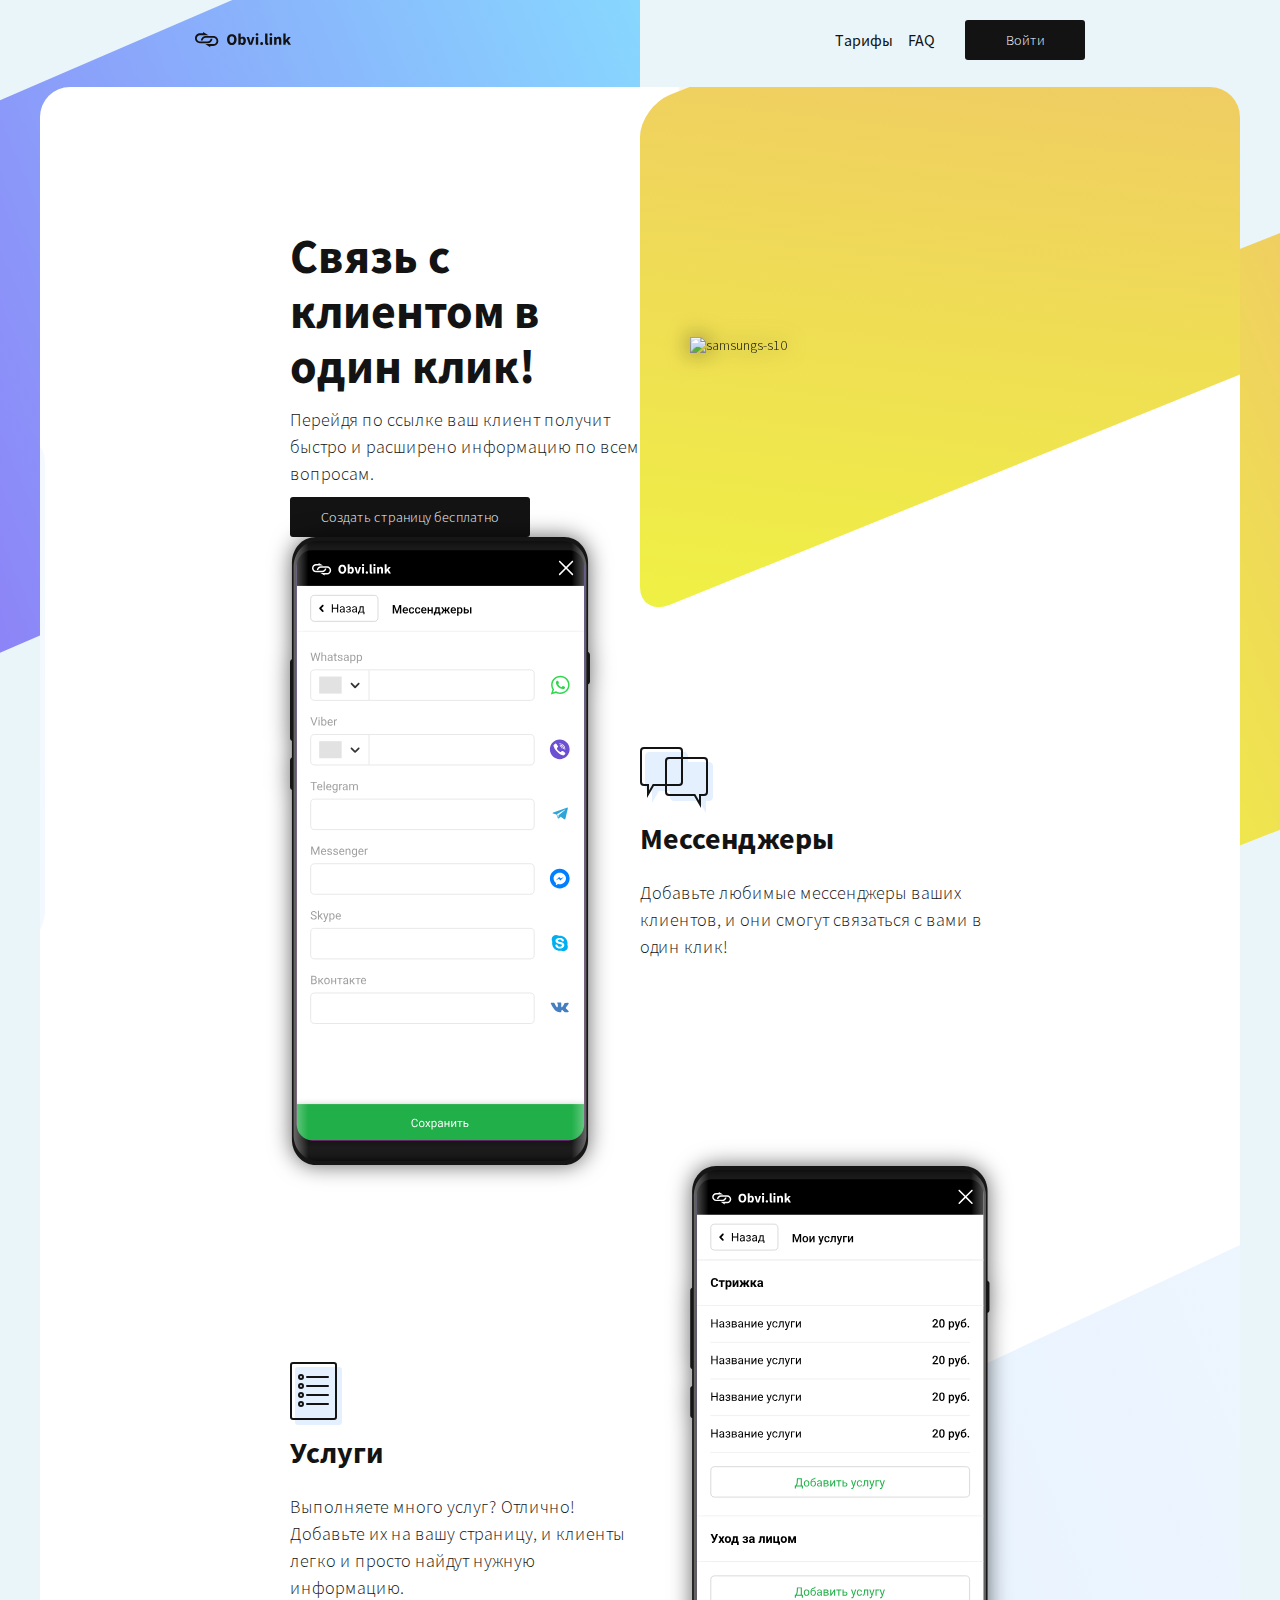
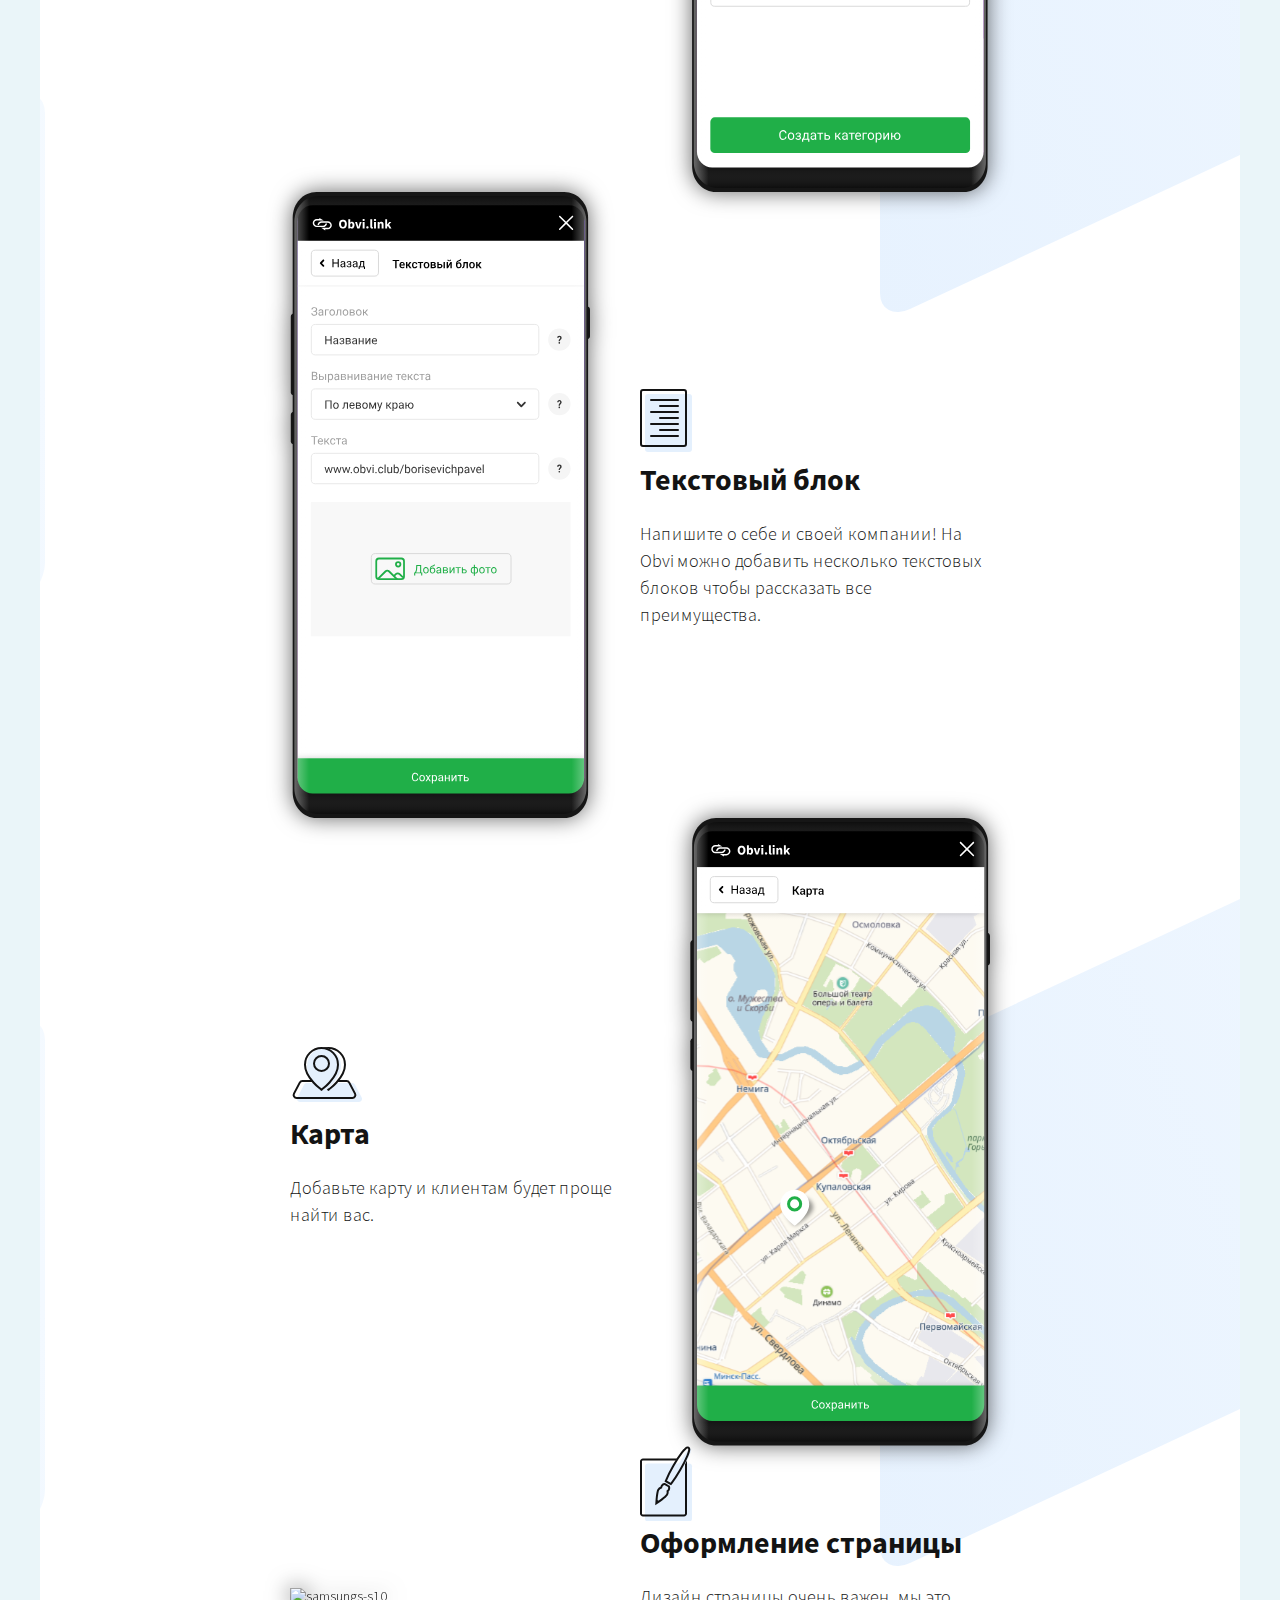
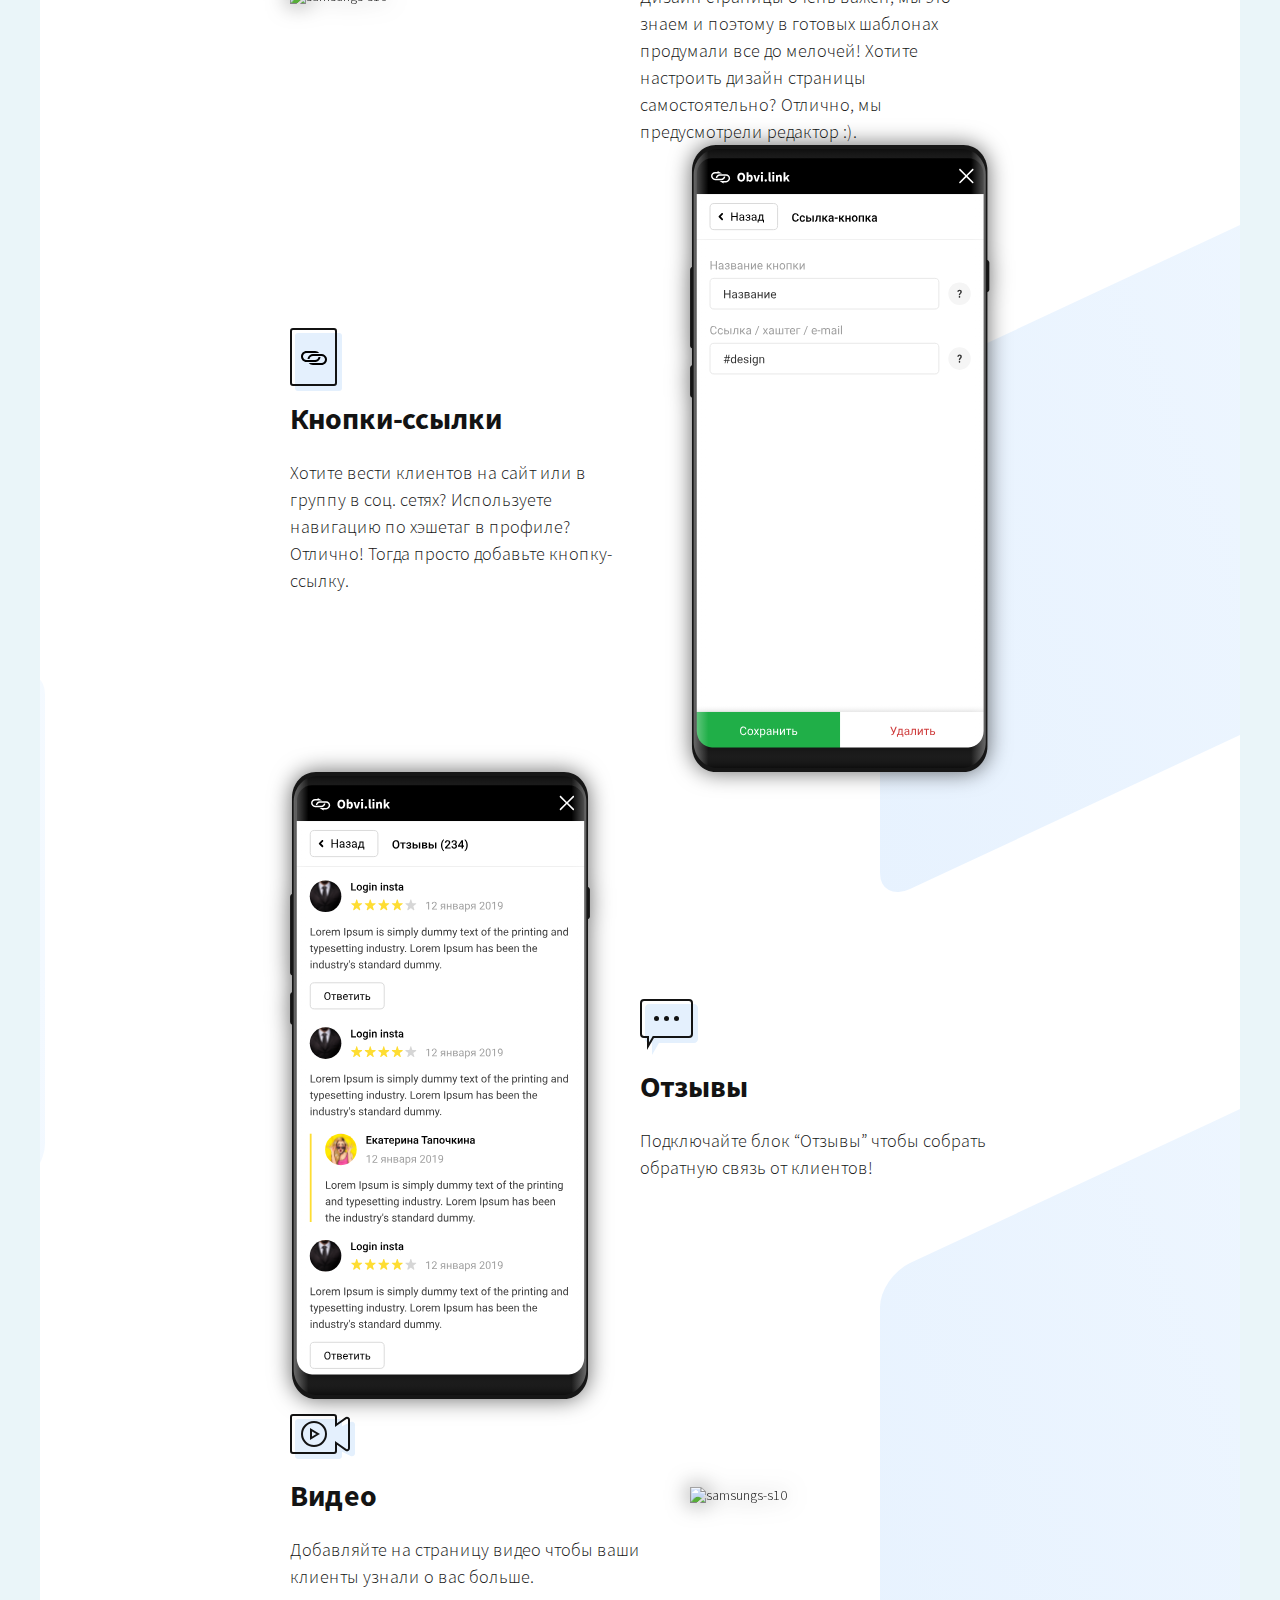
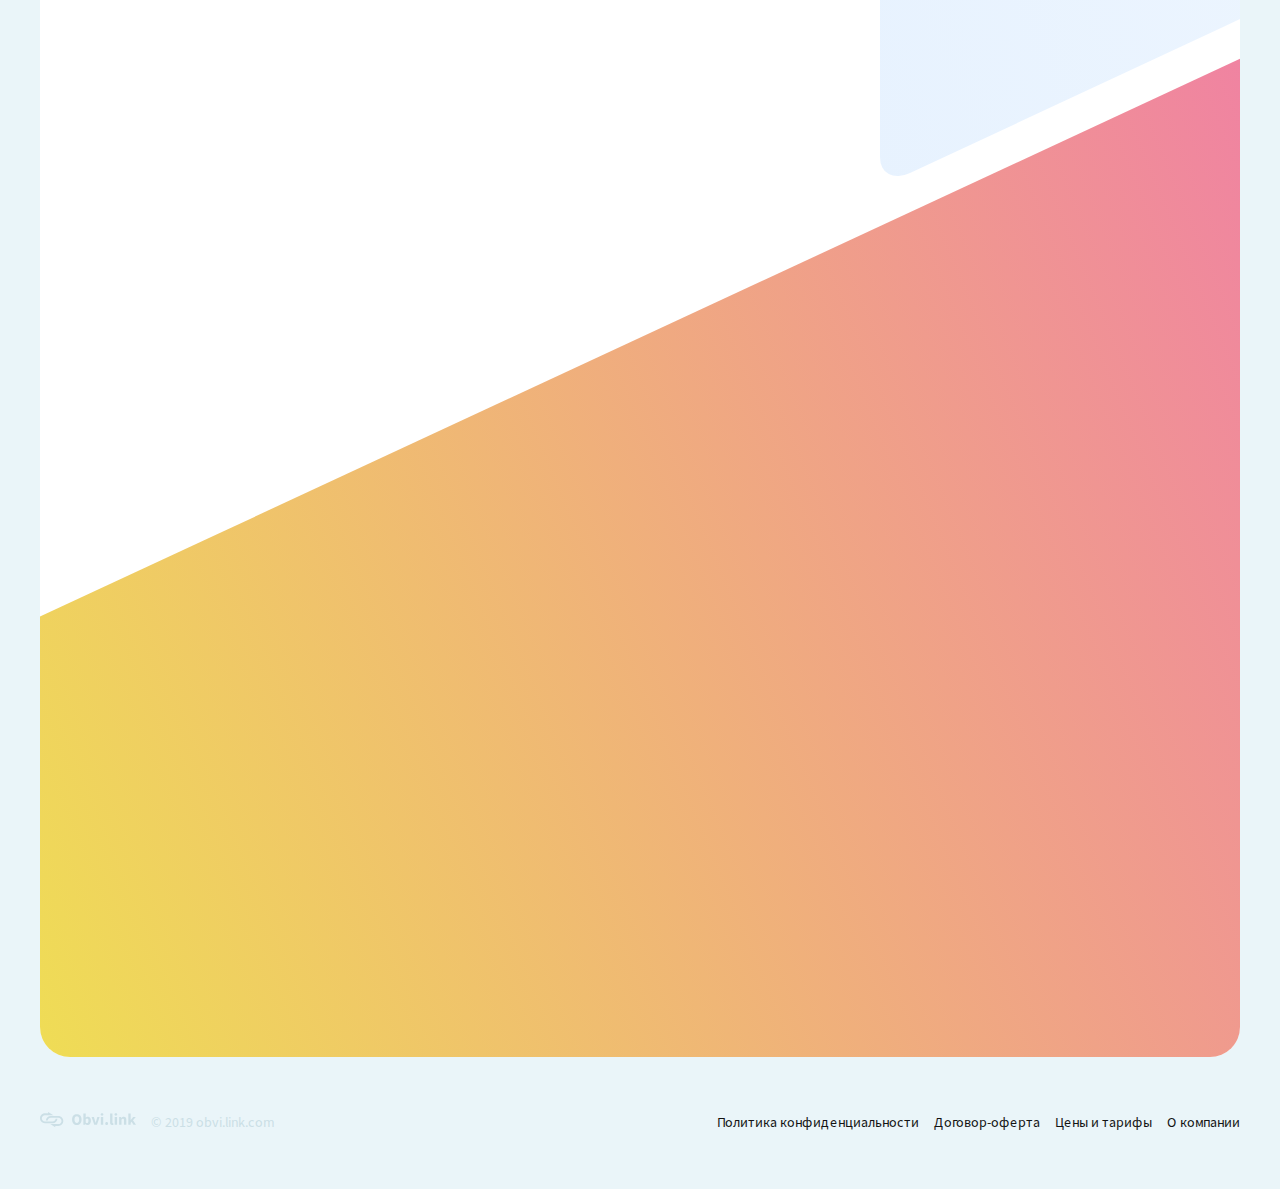
==== commit 052e6d4a: "added gradient" ====
--- a/index.html
+++ b/index.html
@@ -169,6 +169,11 @@
             <img class="section-with-phone__phone" src="img/samsungs-s10-9.svg"
                  alt="samsungs-s10">
         </section>
+
+        <section class="test">
+
+        </section>
+
     </div>
 </main>
 <footer class="footer center">
@@ -214,20 +219,5 @@
         </svg>
     </a>
 </footer>
-<!--<div id="carouselExampleIndicators" class="carousel slide">
-    <button class="carousel-control-prev" type="button" data-bs-target="#carouselExampleIndicators" data-bs-slide="prev">
-        <span class="carousel-control-prev-icon" aria-hidden="true"></span>
-        <span class="visually-hidden">Previous</span>
-    </button>
-    <div class="carousel-indicators">
-        <button type="button" data-bs-target="#carouselExampleIndicators" data-bs-slide-to="0" class="active" aria-current="true" aria-label="Slide 1"></button>
-        <button type="button" data-bs-target="#carouselExampleIndicators" data-bs-slide-to="1" aria-label="Slide 2"></button>
-        <button type="button" data-bs-target="#carouselExampleIndicators" data-bs-slide-to="2" aria-label="Slide 3"></button>
-    </div>
-    <button class="carousel-control-next" type="button" data-bs-target="#carouselExampleIndicators" data-bs-slide="next">
-        <span class="carousel-control-next-icon" aria-hidden="true"></span>
-        <span class="visually-hidden">Next</span>
-    </button>
-</div>-->
 </body>
 </html>--- a/css/style.css
+++ b/css/style.css
@@ -356,17 +356,24 @@
     left: 0;
     transform: translateX(-50%);
     z-index: -1;
-    clip-path: polygon(0 46%, 100% 0, 100% 54%, 0% 100%);
+    clip-path: polygon(0 50%, 100% 0, 100% 50%, 0% 100%);
     background: linear-gradient(67.29deg, #9043F2 2.6%, #87DBFF 97.97%);
     border-radius: 30px;
   }
+}
+@media screen and (min-width: 890px) and (min-width: 1400px) {
+  body:after {
+    top: -100px;
+  }
+}
+@media screen and (min-width: 890px) {
   body:before {
     position: absolute;
     content: "";
     width: 100vw;
     height: 1105px;
     top: -194px;
-    left: 40%;
+    left: 34%;
     transform: translateX(50%);
     z-index: -1;
     clip-path: polygon(0 46%, 100% 0, 100% 54%, 0% 100%);
@@ -435,6 +442,22 @@
     border-radius: 30px;
     padding-top: 67px;
     padding-bottom: 67px;
+    overflow: hidden;
+  }
+}
+@media screen and (min-width: 1400px) {
+  .sections:before {
+    position: absolute;
+    content: "";
+    width: 965px;
+    height: 1020px;
+    top: -10%;
+    right: 80%;
+    z-index: 1;
+    background: linear-gradient(67.29deg, #9043F2 2.6%, #87DBFF 97.97%);
+    border-radius: 16px;
+    transform: skewY(-22deg) rotate(359deg);
+    box-shadow: -30px 45px 2px 1px #dbeafe;
   }
 }
 
@@ -652,13 +675,6 @@
   font-size: 24px;
   line-height: 1.25;
 }
-@media screen and (min-width: 1400px) {
-  .section-with-phone__title {
-    font-weight: 700;
-    font-size: 64px;
-    line-height: 1.02;
-  }
-}
 .section-with-phone__subtitle {
   margin: 0 0 20px;
   font-size: 18px;
@@ -684,6 +700,21 @@
   .section-with-phone:before {
     display: none;
   }
+  .section-with-phone:first-child:after {
+    content: "";
+    display: block;
+    position: absolute;
+    left: 50%;
+    width: 965px;
+    height: 510px;
+    z-index: 0;
+    bottom: 30%;
+    transform: skewY(-22deg) rotate(360deg);
+    box-shadow: 40px -150px 2px 1px #fcf4e0;
+    /*clip-path: polygon(0 50%, 100% 0, 100% 50%, 0% 100%);*/
+    background: linear-gradient(27.37deg, #EFF243 -1.3%, #F0B379 101.01%);
+    border-radius: 30px;
+  }
   .section-with-phone .section-with-phone__body:before {
     content: "";
     display: block;
@@ -691,32 +722,60 @@
     height: 75px;
   }
   .section-with-phone:nth-child(2) .section-with-phone__body:before {
-    background: url("../../img/massenger.svg") left no-repeat;
+    background: url("../img/massenger.svg") left no-repeat;
   }
   .section-with-phone:nth-child(3) .section-with-phone__body:before {
-    background: url("../../img/services.svg") left no-repeat;
+    background: url("../img/services.svg") left no-repeat;
   }
   .section-with-phone:nth-child(4) .section-with-phone__body:before {
-    background: url("../../img/text-block.svg") left no-repeat;
+    background: url("../img/text-block.svg") left no-repeat;
   }
   .section-with-phone:nth-child(5) .section-with-phone__body:before {
-    background: url("../../img/map.svg") left no-repeat;
+    background: url("../img/map.svg") left no-repeat;
   }
   .section-with-phone:nth-child(6) .section-with-phone__body:before {
-    background: url("../../img/design.svg") left no-repeat;
+    background: url("../img/design.svg") left no-repeat;
   }
   .section-with-phone:nth-child(7) .section-with-phone__body:before {
-    background: url("../../img/buttons.svg") left no-repeat;
+    background: url("../img/buttons.svg") left no-repeat;
   }
   .section-with-phone:nth-child(8) .section-with-phone__body:before {
-    background: url("../../img/reviews.svg") left no-repeat;
+    background: url("../img/reviews.svg") left no-repeat;
   }
   .section-with-phone:nth-child(9) .section-with-phone__body:before {
-    background: url("../../img/video.svg") left no-repeat;
+    background: url("../img/video.svg") left no-repeat;
   }
   .section-with-phone:nth-child(2n+2) {
     display: flex;
     flex-direction: row-reverse;
+  }
+  .section-with-phone:nth-child(2n+2):after {
+    content: "";
+    display: block;
+    position: absolute;
+    left: -80%;
+    width: 965px;
+    height: 510px;
+    z-index: 0;
+    bottom: 0%;
+    transform: skewY(-25deg) rotate(360deg);
+    /*clip-path: polygon(0 50%, 100% 0, 100% 50%, 0% 100%);*/
+    background: linear-gradient(71.15deg, rgba(220, 236, 254, 0.7) -4.61%, rgba(239, 247, 255, 0.7) 96.78%);
+    border-radius: 30px;
+  }
+  .section-with-phone:nth-child(2n+3):after {
+    content: "";
+    display: block;
+    position: absolute;
+    left: 70%;
+    width: 965px;
+    height: 510px;
+    z-index: 0;
+    bottom: 15%;
+    transform: skewY(-25deg) rotate(360deg);
+    /*clip-path: polygon(0 50%, 100% 0, 100% 50%, 0% 100%);*/
+    background: linear-gradient(71.15deg, rgba(220, 236, 254, 0.7) -4.61%, rgba(239, 247, 255, 0.7) 96.78%);
+    border-radius: 30px;
   }
   .section-with-phone__body {
     max-width: 50%;
@@ -744,13 +803,53 @@
   .section-with-phone__phone {
     min-width: 300px;
     margin: 0;
+    z-index: 1;
   }
 }
 @media screen and (min-width: 1400px) {
+  .section-with-phone {
+    gap: 83px;
+  }
+  .section-with-phone:nth-child(2n+2):after {
+    left: -35%;
+    box-shadow: -220px 100px 2px 1px #E0EEFD;
+    /*clip-path: polygon(0 50%, 100% 0, 100% 50%, 0% 100%);*/
+  }
+  .section-with-phone:nth-child(2n+3):after {
+    left: 63%;
+    box-shadow: 280px 100px 2px 1px #E0EEFD;
+    /*clip-path: polygon(0 50%, 100% 0, 100% 50%, 0% 100%);*/
+  }
   .section-with-phone__title {
     font-weight: 700;
     font-size: 64px;
     line-height: 1.02;
+  }
+}
+
+.test {
+  background-color: transparent;
+}
+@media screen and (min-width: 890px) {
+  .test {
+    width: 100%;
+    height: 1000px;
+    overflow: hidden;
+    display: flex;
+    justify-content: center;
+    align-items: center;
+  }
+  .test:after {
+    position: absolute;
+    content: "";
+    width: 1700px;
+    height: 1975px;
+    bottom: -800px;
+    left: -10%;
+    z-index: 1;
+    clip-path: polygon(0 40%, 100% 0, 100% 60%, 17% 100%);
+    background: linear-gradient(67.29deg, #EFF243 2.6%, #F06DB4 97.97%);
+    border-radius: 30px;
   }
 }
 
